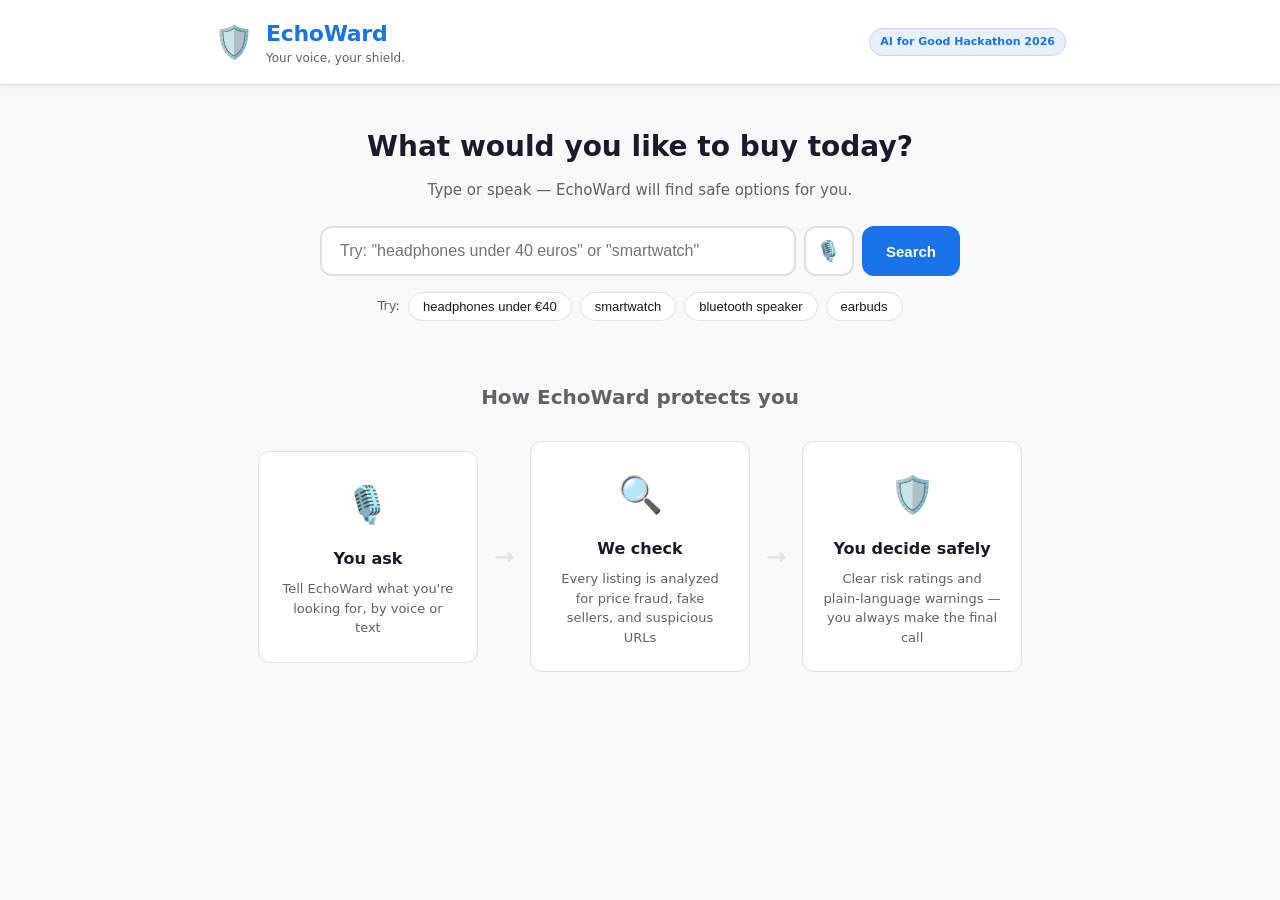
==== frontend/index.html @ 84d8dcc7 "Initial commit — EchoWard AI for Good Hackathon 2026" ====
<!DOCTYPE html>
<html lang="en">
<head>
  <meta charset="UTF-8" />
  <meta name="viewport" content="width=device-width, initial-scale=1.0" />
  <title>EchoWard — Your voice, your shield.</title>
  <link rel="stylesheet" href="style.css" />
</head>
<body>

  <!-- Header -->
  <header>
    <div class="header-inner">
      <div class="logo">
        <span class="logo-icon">🛡️</span>
        <div>
          <h1>EchoWard</h1>
          <p class="tagline">Your voice, your shield.</p>
        </div>
      </div>
      <div class="header-badge">AI for Good Hackathon 2026</div>
    </div>
  </header>

  <!-- Main -->
  <main>

    <!-- Search Section -->
    <section class="search-section">
      <h2>What would you like to buy today?</h2>
      <p class="search-hint">Type or speak — EchoWard will find safe options for you.</p>

      <div class="search-bar">
        <input
          type="text"
          id="searchInput"
          placeholder='Try: "headphones under 40 euros" or "smartwatch"'
          autocomplete="off"
        />
        <button id="voiceBtn" class="voice-btn" title="Speak">🎙️</button>
        <button id="searchBtn" class="search-btn">Search</button>
      </div>

      <!-- Voice status indicator -->
      <div id="voiceStatus" class="voice-status hidden">
        <span class="pulse-dot"></span>
        <span>Listening... speak now</span>
      </div>

      <!-- Quick suggestions -->
      <div class="suggestions">
        <span class="suggestion-label">Try:</span>
        <button class="chip" data-query="headphones under 40 euros">headphones under €40</button>
        <button class="chip" data-query="smartwatch">smartwatch</button>
        <button class="chip" data-query="bluetooth speaker">bluetooth speaker</button>
        <button class="chip" data-query="earbuds">earbuds</button>
      </div>
    </section>

    <!-- EchoWard Status Bar -->
    <div id="statusBar" class="status-bar hidden">
      <span class="status-icon">🔍</span>
      <span id="statusText">Searching and checking safety...</span>
    </div>

    <!-- Results Section -->
    <section id="resultsSection" class="results-section hidden">

      <!-- Recommendation Banner -->
      <div id="recommendationBanner" class="recommendation-banner hidden">
        <div class="rec-icon">✅</div>
        <div class="rec-text">
          <strong>EchoWard Recommends</strong>
          <span id="recommendedProduct"></span>
        </div>
      </div>

      <!-- Results Grid -->
      <div id="resultsGrid" class="results-grid"></div>

    </section>

    <!-- How It Works -->
    <section class="how-it-works">
      <h3>How EchoWard protects you</h3>
      <div class="steps">
        <div class="step">
          <div class="step-icon">🎙️</div>
          <h4>You ask</h4>
          <p>Tell EchoWard what you're looking for, by voice or text</p>
        </div>
        <div class="step-arrow">→</div>
        <div class="step">
          <div class="step-icon">🔍</div>
          <h4>We check</h4>
          <p>Every listing is analyzed for price fraud, fake sellers, and suspicious URLs</p>
        </div>
        <div class="step-arrow">→</div>
        <div class="step">
          <div class="step-icon">🛡️</div>
          <h4>You decide safely</h4>
          <p>Clear risk ratings and plain-language warnings — you always make the final call</p>
        </div>
      </div>
    </section>

  </main>

  <!-- Warning Modal -->
  <div id="warningModal" class="modal-overlay hidden">
    <div class="modal">
      <div class="modal-icon">⚠️</div>
      <h2 id="modalTitle">High Risk Detected</h2>
      <div id="modalRiskBadge" class="risk-badge risk-critical">CRITICAL RISK</div>
      <p id="modalProductName" class="modal-product-name"></p>
      <div id="modalReasons" class="modal-reasons"></div>
      <p class="modal-question">Do you still want to proceed with this purchase?</p>
      <div class="modal-actions">
        <button id="modalNo" class="btn-safe">No, go back to safe options</button>
        <button id="modalYes" class="btn-danger">Yes, proceed anyway</button>
      </div>
    </div>
  </div>

  <!-- Safe Proceed Toast -->
  <div id="safeToast" class="toast hidden">
    ✅ Great choice! Proceeding to checkout...
  </div>

  <script src="app.js"></script>
</body>
</html>
---- frontend/style.css ----
/* =============================================
   EchoWard — Demo UI Styles
   ============================================= */

:root {
  --primary: #1a73e8;
  --primary-dark: #1557b0;
  --success: #2e7d32;
  --success-light: #e8f5e9;
  --warning: #f57f17;
  --warning-light: #fff8e1;
  --danger: #c62828;
  --danger-light: #ffebee;
  --medium: #e65100;
  --medium-light: #fff3e0;
  --text: #1a1a2e;
  --text-secondary: #5f6368;
  --bg: #f8f9fa;
  --white: #ffffff;
  --border: #e0e0e0;
  --shadow: 0 2px 12px rgba(0,0,0,0.10);
  --shadow-lg: 0 8px 32px rgba(0,0,0,0.14);
  --radius: 12px;
  --radius-sm: 8px;
}

* {
  box-sizing: border-box;
  margin: 0;
  padding: 0;
}

body {
  font-family: 'Segoe UI', system-ui, -apple-system, sans-serif;
  background: var(--bg);
  color: var(--text);
  line-height: 1.6;
  min-height: 100vh;
}

/* =============================================
   Header
   ============================================= */

header {
  background: var(--white);
  border-bottom: 1px solid var(--border);
  padding: 16px 0;
  position: sticky;
  top: 0;
  z-index: 100;
  box-shadow: 0 1px 6px rgba(0,0,0,0.08);
}

.header-inner {
  max-width: 900px;
  margin: 0 auto;
  padding: 0 24px;
  display: flex;
  align-items: center;
  justify-content: space-between;
}

.logo {
  display: flex;
  align-items: center;
  gap: 12px;
}

.logo-icon {
  font-size: 32px;
}

.logo h1 {
  font-size: 22px;
  font-weight: 700;
  color: var(--primary);
  letter-spacing: -0.3px;
}

.tagline {
  font-size: 12px;
  color: var(--text-secondary);
  margin-top: -2px;
}

.header-badge {
  font-size: 11px;
  font-weight: 600;
  color: var(--primary);
  background: #e8f0fe;
  padding: 4px 10px;
  border-radius: 20px;
  border: 1px solid #c5d4f5;
}

/* =============================================
   Main Layout
   ============================================= */

main {
  max-width: 900px;
  margin: 0 auto;
  padding: 40px 24px 80px;
}

/* =============================================
   Search Section
   ============================================= */

.search-section {
  text-align: center;
  margin-bottom: 32px;
}

.search-section h2 {
  font-size: 28px;
  font-weight: 700;
  color: var(--text);
  margin-bottom: 8px;
}

.search-hint {
  color: var(--text-secondary);
  font-size: 15px;
  margin-bottom: 24px;
}

.search-bar {
  display: flex;
  gap: 8px;
  max-width: 640px;
  margin: 0 auto 16px;
}

.search-bar input {
  flex: 1;
  padding: 14px 18px;
  font-size: 16px;
  border: 2px solid var(--border);
  border-radius: var(--radius);
  outline: none;
  transition: border-color 0.2s;
  background: var(--white);
}

.search-bar input:focus {
  border-color: var(--primary);
}

.voice-btn {
  width: 50px;
  height: 50px;
  border: 2px solid var(--border);
  border-radius: var(--radius);
  background: var(--white);
  font-size: 20px;
  cursor: pointer;
  transition: all 0.2s;
  display: flex;
  align-items: center;
  justify-content: center;
  flex-shrink: 0;
}

.voice-btn:hover {
  border-color: var(--primary);
  background: #e8f0fe;
}

.voice-btn.listening {
  border-color: var(--danger);
  background: var(--danger-light);
  animation: pulse-border 1s infinite;
}

.search-btn {
  padding: 14px 24px;
  background: var(--primary);
  color: var(--white);
  border: none;
  border-radius: var(--radius);
  font-size: 15px;
  font-weight: 600;
  cursor: pointer;
  transition: background 0.2s;
  white-space: nowrap;
}

.search-btn:hover {
  background: var(--primary-dark);
}

/* Voice status */
.voice-status {
  display: flex;
  align-items: center;
  justify-content: center;
  gap: 8px;
  color: var(--danger);
  font-size: 14px;
  font-weight: 500;
  margin-bottom: 12px;
}

.pulse-dot {
  width: 10px;
  height: 10px;
  background: var(--danger);
  border-radius: 50%;
  animation: pulse 1s infinite;
}

/* Suggestions */
.suggestions {
  display: flex;
  align-items: center;
  justify-content: center;
  flex-wrap: wrap;
  gap: 8px;
  margin-top: 8px;
}

.suggestion-label {
  font-size: 13px;
  color: var(--text-secondary);
}

.chip {
  padding: 6px 14px;
  background: var(--white);
  border: 1px solid var(--border);
  border-radius: 20px;
  font-size: 13px;
  cursor: pointer;
  transition: all 0.2s;
  color: var(--text);
}

.chip:hover {
  border-color: var(--primary);
  color: var(--primary);
  background: #e8f0fe;
}

/* =============================================
   Status Bar
   ============================================= */

.status-bar {
  display: flex;
  align-items: center;
  gap: 10px;
  background: var(--white);
  border: 1px solid var(--border);
  border-radius: var(--radius);
  padding: 14px 20px;
  margin-bottom: 24px;
  font-size: 14px;
  color: var(--text-secondary);
}

.status-icon {
  font-size: 18px;
  animation: spin 1.5s linear infinite;
}

/* =============================================
   Recommendation Banner
   ============================================= */

.recommendation-banner {
  display: flex;
  align-items: center;
  gap: 14px;
  background: var(--success-light);
  border: 2px solid var(--success);
  border-radius: var(--radius);
  padding: 16px 20px;
  margin-bottom: 20px;
}

.rec-icon {
  font-size: 24px;
  flex-shrink: 0;
}

.rec-text {
  font-size: 15px;
}

.rec-text strong {
  color: var(--success);
  display: block;
  font-size: 12px;
  text-transform: uppercase;
  letter-spacing: 0.5px;
  margin-bottom: 2px;
}

/* =============================================
   Results Grid
   ============================================= */

.results-grid {
  display: grid;
  grid-template-columns: repeat(auto-fill, minmax(270px, 1fr));
  gap: 16px;
}

/* Product Card */
.product-card {
  background: var(--white);
  border: 2px solid var(--border);
  border-radius: var(--radius);
  overflow: hidden;
  transition: transform 0.2s, box-shadow 0.2s;
  position: relative;
  cursor: pointer;
}

.product-card:hover {
  transform: translateY(-2px);
  box-shadow: var(--shadow-lg);
}

.product-card.risk-low { border-color: var(--success); }
.product-card.risk-medium { border-color: var(--warning); }
.product-card.risk-high { border-color: var(--medium); }
.product-card.risk-critical { border-color: var(--danger); }

.product-card.risk-critical {
  opacity: 0.85;
}

.product-image {
  width: 100%;
  height: 180px;
  object-fit: cover;
  display: block;
  background: #f5f5f5;
}

.product-body {
  padding: 16px;
}

.product-name {
  font-size: 15px;
  font-weight: 600;
  margin-bottom: 6px;
  color: var(--text);
  line-height: 1.4;
}

.product-price {
  font-size: 22px;
  font-weight: 700;
  color: var(--text);
  margin-bottom: 4px;
}

.product-market-price {
  font-size: 12px;
  color: var(--text-secondary);
  margin-bottom: 12px;
}

.product-seller {
  font-size: 12px;
  color: var(--text-secondary);
  margin-bottom: 12px;
  display: flex;
  align-items: center;
  gap: 4px;
}

/* Risk Badge */
.risk-badge {
  display: inline-block;
  padding: 4px 10px;
  border-radius: 20px;
  font-size: 11px;
  font-weight: 700;
  text-transform: uppercase;
  letter-spacing: 0.5px;
  margin-bottom: 10px;
}

.risk-badge.risk-low {
  background: var(--success-light);
  color: var(--success);
}

.risk-badge.risk-medium {
  background: var(--warning-light);
  color: var(--warning);
}

.risk-badge.risk-high {
  background: var(--medium-light);
  color: var(--medium);
}

.risk-badge.risk-critical {
  background: var(--danger-light);
  color: var(--danger);
}

.risk-reasons {
  font-size: 12px;
  color: var(--text-secondary);
  margin-bottom: 14px;
  line-height: 1.5;
}

.risk-reason-item {
  display: flex;
  gap: 6px;
  margin-bottom: 4px;
}

.risk-reason-item::before {
  content: "⚠️";
  flex-shrink: 0;
}

.product-card.risk-low .risk-reason-item::before { content: "✅"; }

.card-action {
  width: 100%;
  padding: 10px;
  border: none;
  border-radius: var(--radius-sm);
  font-size: 14px;
  font-weight: 600;
  cursor: pointer;
  transition: background 0.2s;
}

.card-action.safe {
  background: var(--success);
  color: var(--white);
}

.card-action.safe:hover { background: #1b5e20; }

.card-action.risky {
  background: var(--danger-light);
  color: var(--danger);
  border: 1px solid var(--danger);
}

.card-action.risky:hover { background: #ffcdd2; }

/* Scam stamp overlay */
.scam-stamp {
  position: absolute;
  top: 12px;
  right: 12px;
  background: var(--danger);
  color: white;
  font-size: 10px;
  font-weight: 800;
  padding: 4px 8px;
  border-radius: 4px;
  text-transform: uppercase;
  letter-spacing: 1px;
  transform: rotate(3deg);
}

/* Recommended badge */
.recommended-stamp {
  position: absolute;
  top: 12px;
  left: 12px;
  background: var(--success);
  color: white;
  font-size: 10px;
  font-weight: 800;
  padding: 4px 8px;
  border-radius: 4px;
  text-transform: uppercase;
  letter-spacing: 0.5px;
}

/* =============================================
   How It Works
   ============================================= */

.how-it-works {
  margin-top: 60px;
  text-align: center;
}

.how-it-works h3 {
  font-size: 20px;
  font-weight: 700;
  margin-bottom: 28px;
  color: var(--text-secondary);
}

.steps {
  display: flex;
  align-items: center;
  justify-content: center;
  gap: 16px;
  flex-wrap: wrap;
}

.step {
  background: var(--white);
  border: 1px solid var(--border);
  border-radius: var(--radius);
  padding: 24px 20px;
  max-width: 220px;
  text-align: center;
}

.step-icon {
  font-size: 36px;
  margin-bottom: 12px;
}

.step h4 {
  font-size: 16px;
  font-weight: 700;
  margin-bottom: 8px;
}

.step p {
  font-size: 13px;
  color: var(--text-secondary);
  line-height: 1.5;
}

.step-arrow {
  font-size: 24px;
  color: var(--border);
  font-weight: 300;
}

/* =============================================
   Warning Modal
   ============================================= */

.modal-overlay {
  position: fixed;
  inset: 0;
  background: rgba(0,0,0,0.55);
  display: flex;
  align-items: center;
  justify-content: center;
  z-index: 1000;
  padding: 24px;
}

.modal {
  background: var(--white);
  border-radius: 16px;
  padding: 36px 32px;
  max-width: 480px;
  width: 100%;
  text-align: center;
  box-shadow: var(--shadow-lg);
  animation: slide-up 0.25s ease;
}

.modal-icon {
  font-size: 48px;
  margin-bottom: 12px;
}

.modal h2 {
  font-size: 22px;
  font-weight: 700;
  margin-bottom: 12px;
  color: var(--danger);
}

.modal-product-name {
  font-size: 15px;
  color: var(--text-secondary);
  margin: 12px 0;
}

.modal-reasons {
  background: var(--danger-light);
  border-radius: var(--radius-sm);
  padding: 16px;
  margin: 16px 0;
  text-align: left;
}

.modal-reason {
  font-size: 14px;
  color: var(--danger);
  display: flex;
  gap: 8px;
  margin-bottom: 8px;
  line-height: 1.5;
}

.modal-reason:last-child { margin-bottom: 0; }

.modal-question {
  font-size: 15px;
  font-weight: 600;
  margin: 20px 0 16px;
  color: var(--text);
}

.modal-actions {
  display: flex;
  gap: 10px;
  flex-direction: column;
}

.btn-safe {
  padding: 14px;
  background: var(--success);
  color: var(--white);
  border: none;
  border-radius: var(--radius);
  font-size: 15px;
  font-weight: 600;
  cursor: pointer;
  transition: background 0.2s;
}

.btn-safe:hover { background: #1b5e20; }

.btn-danger {
  padding: 12px;
  background: transparent;
  color: var(--danger);
  border: 1px solid var(--danger);
  border-radius: var(--radius);
  font-size: 14px;
  cursor: pointer;
  transition: background 0.2s;
}

.btn-danger:hover { background: var(--danger-light); }

/* =============================================
   Toast
   ============================================= */

.toast {
  position: fixed;
  bottom: 32px;
  left: 50%;
  transform: translateX(-50%);
  background: var(--success);
  color: var(--white);
  padding: 14px 28px;
  border-radius: 40px;
  font-size: 15px;
  font-weight: 600;
  box-shadow: var(--shadow-lg);
  z-index: 2000;
  animation: slide-up 0.3s ease;
}

/* =============================================
   Utilities
   ============================================= */

.hidden { display: none !important; }

/* =============================================
   Animations
   ============================================= */

@keyframes pulse {
  0%, 100% { opacity: 1; transform: scale(1); }
  50% { opacity: 0.5; transform: scale(1.3); }
}

@keyframes pulse-border {
  0%, 100% { box-shadow: 0 0 0 0 rgba(198, 40, 40, 0.3); }
  50% { box-shadow: 0 0 0 6px rgba(198, 40, 40, 0); }
}

@keyframes spin {
  from { transform: rotate(0deg); }
  to { transform: rotate(360deg); }
}

@keyframes slide-up {
  from { opacity: 0; transform: translateY(20px); }
  to { opacity: 1; transform: translateY(0); }
}

/* =============================================
   Responsive
   ============================================= */

@media (max-width: 600px) {
  .search-section h2 { font-size: 22px; }
  .search-bar { flex-wrap: wrap; }
  .search-bar input { width: 100%; }
  .steps { flex-direction: column; }
  .step-arrow { transform: rotate(90deg); }
  .results-grid { grid-template-columns: 1fr; }
}
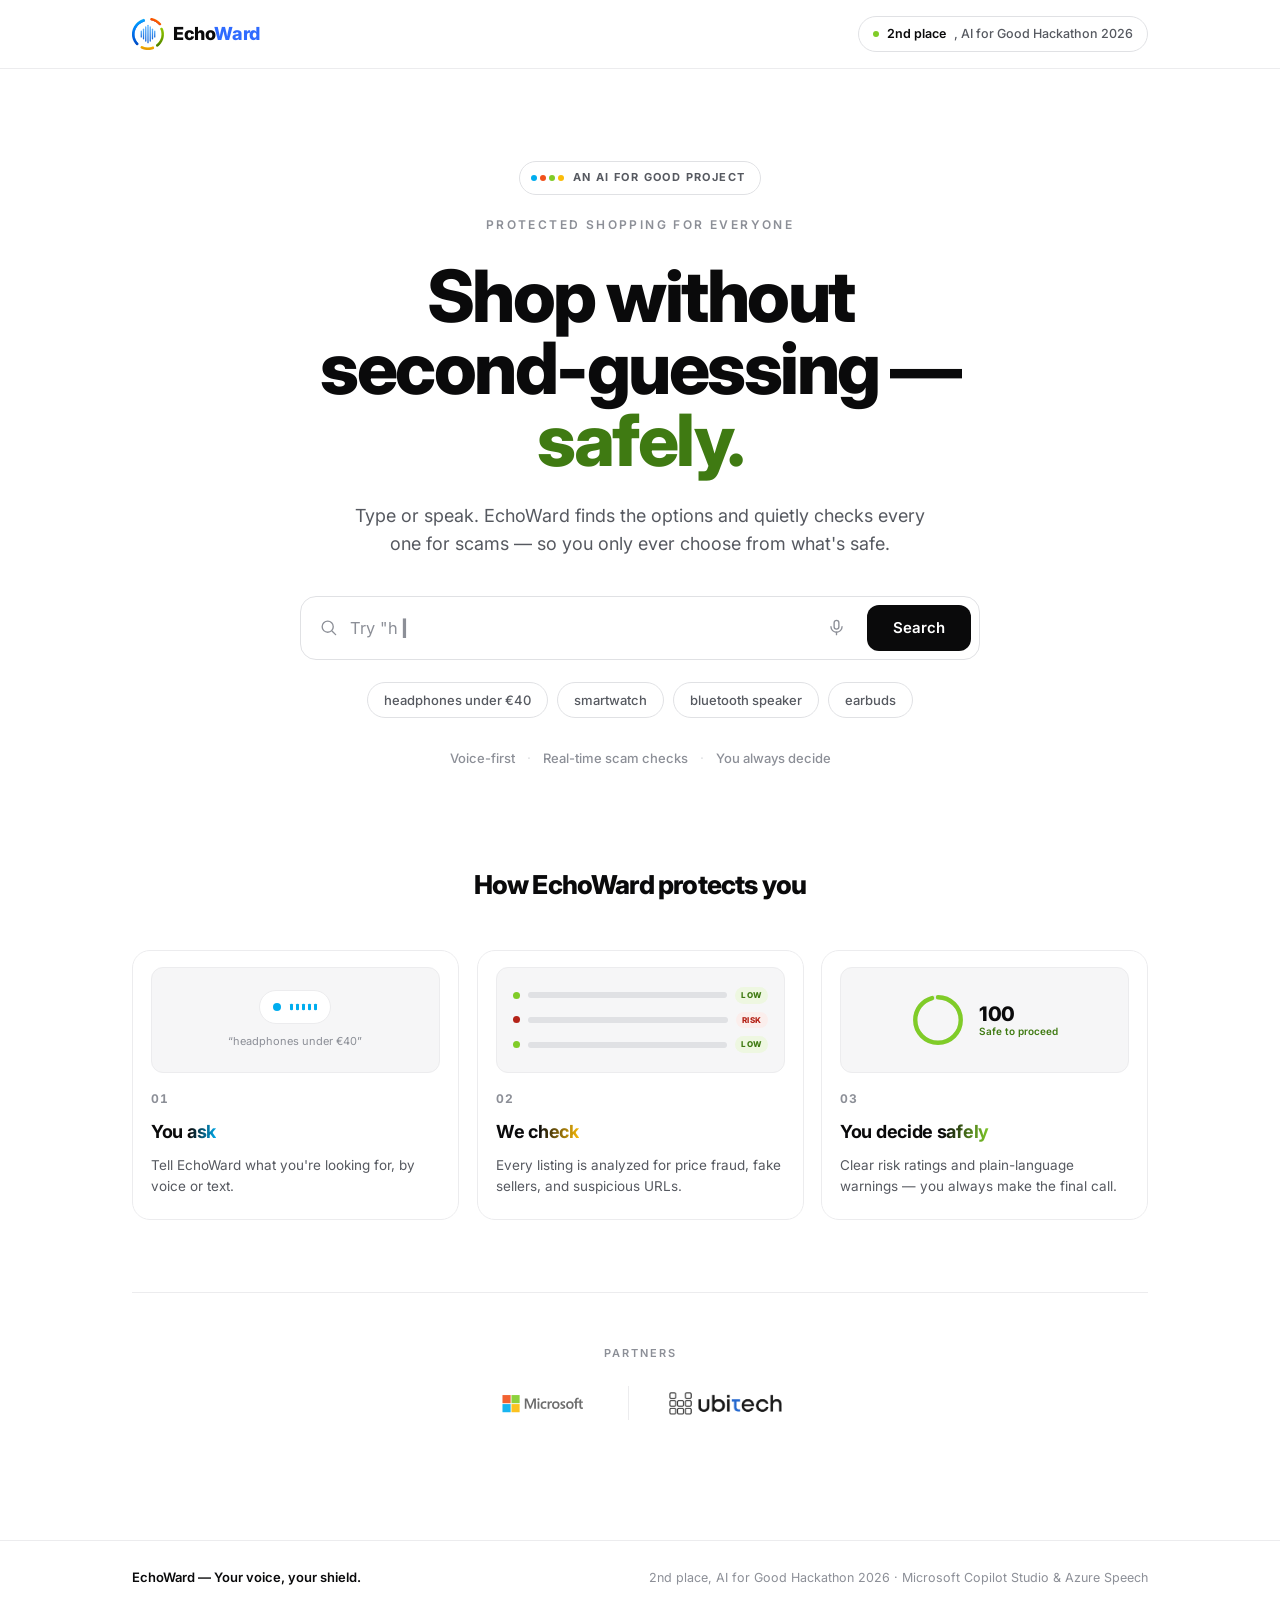
==== commit 5bbd66ff: "feat(frontend): editorial redesign with EchoWard logo, brand-colour keywords, and cinematic step car" ====
--- a/frontend/index.html
+++ b/frontend/index.html
@@ -4,112 +4,201 @@
   <meta charset="UTF-8" />
   <meta name="viewport" content="width=device-width, initial-scale=1.0" />
   <title>EchoWard — Your voice, your shield.</title>
+  <meta name="description" content="EchoWard — a voice-first AI agent that protects vulnerable shoppers from online scams in real time." />
+  <meta name="theme-color" content="#ffffff" />
+  <link rel="preconnect" href="https://fonts.googleapis.com" />
+  <link rel="preconnect" href="https://fonts.gstatic.com" crossorigin />
+  <link href="https://fonts.googleapis.com/css2?family=Inter:wght@400;500;600;700;800;900&display=swap" rel="stylesheet" />
   <link rel="stylesheet" href="style.css" />
 </head>
 <body>
 
+  <!-- Scroll progress -->
+  <div class="scroll-progress" aria-hidden="true"></div>
+
   <!-- Header -->
   <header>
     <div class="header-inner">
-      <div class="logo">
-        <span class="logo-icon">🛡️</span>
-        <div>
-          <h1>EchoWard</h1>
-          <p class="tagline">Your voice, your shield.</p>
-        </div>
-      </div>
-      <div class="header-badge">AI for Good Hackathon 2026</div>
+      <a class="logo" href="#top" aria-label="EchoWard home">
+        <span class="logo-mark" aria-hidden="true">
+          <img class="lm-ring" src="assets/echoward-ring.png" alt="" />
+          <svg class="lm-wave" viewBox="0 0 100 100" xmlns="http://www.w3.org/2000/svg">
+            <defs>
+              <linearGradient id="lmWave" x1="0" y1="0" x2="0" y2="1">
+                <stop offset="0" stop-color="#5db4ff" />
+                <stop offset="1" stop-color="#1565d8" />
+              </linearGradient>
+            </defs>
+            <g fill="url(#lmWave)">
+              <rect x="27" y="39" width="4" height="22" rx="2" style="animation-duration:.95s;animation-delay:-.05s" />
+              <rect x="34" y="33" width="4" height="34" rx="2" style="animation-duration:1.25s;animation-delay:-.5s" />
+              <rect x="41" y="26" width="4" height="48" rx="2" style="animation-duration:.85s;animation-delay:-.2s" />
+              <rect x="48" y="21" width="4" height="58" rx="2" style="animation-duration:1.15s;animation-delay:-.8s" />
+              <rect x="55" y="26" width="4" height="48" rx="2" style="animation-duration:.95s;animation-delay:-.35s" />
+              <rect x="62" y="33" width="4" height="34" rx="2" style="animation-duration:1.3s;animation-delay:-.15s" />
+              <rect x="69" y="39" width="4" height="22" rx="2" style="animation-duration:.9s;animation-delay:-.6s" />
+            </g>
+          </svg>
+        </span>
+        <span class="wordmark">Echo<span class="wm-accent">Ward</span></span>
+      </a>
+      <div class="header-badge">
+        <span class="badge-dot" aria-hidden="true"></span>
+        <span class="badge-rank">2nd place</span><span class="badge-rest">, AI for Good Hackathon 2026</span>
+      </div>
     </div>
   </header>
 
   <!-- Main -->
-  <main>
-
-    <!-- Search Section -->
+  <main id="top">
+
+    <!-- Hero -->
     <section class="search-section">
-      <h2>What would you like to buy today?</h2>
-      <p class="search-hint">Type or speak — EchoWard will find safe options for you.</p>
+      <div class="hero-tag">
+        <span class="aifg">
+          <span class="aifg-dots" aria-hidden="true"><i></i><i></i><i></i><i></i></span>
+          An AI for Good project
+        </span>
+      </div>
+      <span class="eyebrow">Protected shopping for everyone</span>
+      <h1 class="hero-title">Shop without<br />second-guessing —<br /><span class="accent-text">safely.</span></h1>
+      <p class="search-hint">Type or speak. EchoWard finds the options and quietly checks every one for scams — so you only ever choose from what's safe.</p>
 
       <div class="search-bar">
+        <span class="search-glyph" aria-hidden="true">
+          <svg viewBox="0 0 24 24" width="19" height="19" fill="none" stroke="currentColor" stroke-width="1.7" stroke-linecap="round" stroke-linejoin="round"><circle cx="11" cy="11" r="7" /><path d="m21 21-4.3-4.3" /></svg>
+        </span>
         <input
           type="text"
           id="searchInput"
-          placeholder='Try: "headphones under 40 euros" or "smartwatch"'
+          placeholder="Try &quot;headphones under 40 euros&quot; or &quot;smartwatch&quot;"
           autocomplete="off"
         />
-        <button id="voiceBtn" class="voice-btn" title="Speak">🎙️</button>
+        <button id="voiceBtn" class="voice-btn" title="Speak" aria-label="Search by voice">
+          <svg viewBox="0 0 24 24" width="19" height="19" fill="none" stroke="currentColor" stroke-width="1.7" stroke-linecap="round" stroke-linejoin="round"><rect x="9" y="3" width="6" height="11" rx="3" /><path d="M5 11a7 7 0 0 0 14 0" /><path d="M12 18v3" /></svg>
+        </button>
         <button id="searchBtn" class="search-btn">Search</button>
       </div>
 
       <!-- Voice status indicator -->
       <div id="voiceStatus" class="voice-status hidden">
         <span class="pulse-dot"></span>
-        <span>Listening... speak now</span>
+        <span>Listening… speak now</span>
       </div>
 
       <!-- Quick suggestions -->
       <div class="suggestions">
-        <span class="suggestion-label">Try:</span>
         <button class="chip" data-query="headphones under 40 euros">headphones under €40</button>
         <button class="chip" data-query="smartwatch">smartwatch</button>
         <button class="chip" data-query="bluetooth speaker">bluetooth speaker</button>
         <button class="chip" data-query="earbuds">earbuds</button>
       </div>
-    </section>
-
-    <!-- EchoWard Status Bar -->
+
+      <!-- Trust line -->
+      <p class="trust-row">
+        <span>Voice-first</span><span class="sep" aria-hidden="true">·</span>
+        <span>Real-time scam checks</span><span class="sep" aria-hidden="true">·</span>
+        <span>You always decide</span>
+      </p>
+    </section>
+
+    <!-- Status Bar -->
     <div id="statusBar" class="status-bar hidden">
-      <span class="status-icon">🔍</span>
-      <span id="statusText">Searching and checking safety...</span>
-    </div>
-
-    <!-- Results Section -->
+      <span class="status-spinner" aria-hidden="true"></span>
+      <span id="statusText">Searching and checking safety…</span>
+      <span class="scan-track" aria-hidden="true"></span>
+    </div>
+
+    <!-- Results -->
     <section id="resultsSection" class="results-section hidden">
-
-      <!-- Recommendation Banner -->
       <div id="recommendationBanner" class="recommendation-banner hidden">
-        <div class="rec-icon">✅</div>
+        <span class="rec-rule" aria-hidden="true"></span>
         <div class="rec-text">
-          <strong>EchoWard Recommends</strong>
+          <strong>EchoWard's pick</strong>
           <span id="recommendedProduct"></span>
         </div>
       </div>
-
-      <!-- Results Grid -->
       <div id="resultsGrid" class="results-grid"></div>
-
     </section>
 
     <!-- How It Works -->
     <section class="how-it-works">
-      <h3>How EchoWard protects you</h3>
+      <h2 class="section-title" data-reveal>How EchoWard protects you</h2>
       <div class="steps">
-        <div class="step">
-          <div class="step-icon">🎙️</div>
-          <h4>You ask</h4>
-          <p>Tell EchoWard what you're looking for, by voice or text</p>
-        </div>
-        <div class="step-arrow">→</div>
-        <div class="step">
-          <div class="step-icon">🔍</div>
-          <h4>We check</h4>
-          <p>Every listing is analyzed for price fraud, fake sellers, and suspicious URLs</p>
-        </div>
-        <div class="step-arrow">→</div>
-        <div class="step">
-          <div class="step-icon">🛡️</div>
-          <h4>You decide safely</h4>
-          <p>Clear risk ratings and plain-language warnings — you always make the final call</p>
-        </div>
+
+        <article class="step" data-reveal>
+          <div class="step-screen" aria-hidden="true">
+            <div class="scr scr-ask">
+              <div class="ask-pill">
+                <span class="ask-mic"></span>
+                <span class="ask-eq"><i></i><i></i><i></i><i></i><i></i></span>
+              </div>
+              <span class="ask-cap">“headphones under €40”</span>
+            </div>
+          </div>
+          <span class="step-num">01</span>
+          <h3>You <span class="mark blue">ask</span></h3>
+          <p>Tell EchoWard what you're looking for, by voice or text.</p>
+        </article>
+
+        <article class="step" data-reveal style="transition-delay:.08s">
+          <div class="step-screen" aria-hidden="true">
+            <div class="scr scr-check">
+              <div class="chk-row"><span class="chk-ic"></span><span class="chk-name"></span><span class="chk-tag low">LOW</span></div>
+              <div class="chk-row"><span class="chk-ic"></span><span class="chk-name"></span><span class="chk-tag crit">RISK</span></div>
+              <div class="chk-row"><span class="chk-ic"></span><span class="chk-name"></span><span class="chk-tag low">LOW</span></div>
+              <span class="chk-beam"></span>
+            </div>
+          </div>
+          <span class="step-num">02</span>
+          <h3>We <span class="mark yellow">check</span></h3>
+          <p>Every listing is analyzed for price fraud, fake sellers, and suspicious URLs.</p>
+        </article>
+
+        <article class="step" data-reveal style="transition-delay:.16s">
+          <div class="step-screen" aria-hidden="true">
+            <div class="scr scr-decide">
+              <svg class="dec-ring" viewBox="0 0 64 64" xmlns="http://www.w3.org/2000/svg">
+                <circle class="dr-track" cx="32" cy="32" r="26" />
+                <circle class="dr-fill" cx="32" cy="32" r="26" />
+              </svg>
+              <div class="dec-meta"><strong>100</strong><span>Safe to proceed</span></div>
+            </div>
+          </div>
+          <span class="step-num">03</span>
+          <h3>You decide <span class="mark green">safely</span></h3>
+          <p>Clear risk ratings and plain-language warnings — you always make the final call.</p>
+        </article>
+
+      </div>
+    </section>
+
+    <!-- Partners -->
+    <section class="partners">
+      <span class="partner-cap" data-reveal>Partners</span>
+      <div class="partner-row" data-reveal style="transition-delay:.06s">
+        <img class="partner-logo ms" src="assets/microsoft-logo.svg" alt="Microsoft" width="99" height="33" />
+        <span class="partner-divider" aria-hidden="true"></span>
+        <img class="partner-logo ubi" src="assets/ubitech-logo.png" alt="Ubitech" />
       </div>
     </section>
 
   </main>
+
+  <!-- Footer -->
+  <footer class="site-footer">
+    <div class="footer-inner">
+      <span class="footer-brand">EchoWard — Your voice, your shield.</span>
+      <span class="footer-meta">2nd place, AI for Good Hackathon 2026 · Microsoft Copilot Studio &amp; Azure Speech</span>
+    </div>
+  </footer>
 
   <!-- Warning Modal -->
   <div id="warningModal" class="modal-overlay hidden">
     <div class="modal">
-      <div class="modal-icon">⚠️</div>
+      <span class="modal-mark" aria-hidden="true">
+        <svg viewBox="0 0 24 24" width="26" height="26" fill="none" stroke="currentColor" stroke-width="1.7" stroke-linecap="round" stroke-linejoin="round"><path d="M10.3 4 2 18.5A2 2 0 0 0 3.7 21.5h16.6a2 2 0 0 0 1.7-3L13.7 4a2 2 0 0 0-3.4 0Z" /><path d="M12 9.5v4.2" /><path d="M12 17.3h.01" /></svg>
+      </span>
       <h2 id="modalTitle">High Risk Detected</h2>
       <div id="modalRiskBadge" class="risk-badge risk-critical">CRITICAL RISK</div>
       <p id="modalProductName" class="modal-product-name"></p>
@@ -123,10 +212,58 @@
   </div>
 
   <!-- Safe Proceed Toast -->
-  <div id="safeToast" class="toast hidden">
-    ✅ Great choice! Proceeding to checkout...
-  </div>
+  <div id="safeToast" class="toast hidden">Great choice — proceeding to checkout…</div>
 
   <script src="app.js"></script>
+
+  <!-- Progressive enhancement: scroll reveal.
+       Modern browsers use CSS scroll-driven animation (scrubbed by scroll);
+       this JS is only a fallback for browsers without animation-timeline. -->
+  <script>
+    (function () {
+      var supportsView = window.CSS && CSS.supports && CSS.supports('animation-timeline', 'view()');
+      if (supportsView) return;
+      var els = document.querySelectorAll('[data-reveal]');
+      if ('IntersectionObserver' in window && els.length) {
+        document.body.classList.add('reveal-ready');
+        var io = new IntersectionObserver(function (entries) {
+          entries.forEach(function (e) {
+            if (e.isIntersecting) { e.target.classList.add('is-in'); io.unobserve(e.target); }
+          });
+        }, { threshold: 0.1, rootMargin: '0px 0px -40px 0px' });
+        els.forEach(function (el) { io.observe(el); });
+      }
+    })();
+  </script>
+
+  <!-- Animated placeholder in the search field -->
+  <script>
+    (function () {
+      var input = document.getElementById('searchInput');
+      if (!input) return;
+      if (window.matchMedia && window.matchMedia('(prefers-reduced-motion: reduce)').matches) return;
+      var DEFAULT = input.getAttribute('placeholder') || '';
+      var phrases = ['"headphones under 40 euros"', '"a smartwatch"', '"wireless earbuds"', '"a bluetooth speaker"', '"a gift under 50 euros"'];
+      var pi = 0, ci = 0, deleting = false;
+      var caret = ' ▎';
+      function idle() { return document.activeElement === input || input.value.length > 0; }
+      function tick() {
+        if (idle()) { input.placeholder = DEFAULT; setTimeout(tick, 600); return; }
+        var p = phrases[pi];
+        if (!deleting) {
+          ci++;
+          input.placeholder = 'Try ' + p.slice(0, ci) + caret;
+          if (ci >= p.length) { deleting = true; return setTimeout(tick, 1600); }
+          setTimeout(tick, 70 + Math.random() * 45);
+        } else {
+          ci--;
+          input.placeholder = 'Try ' + p.slice(0, Math.max(0, ci)) + caret;
+          if (ci <= 0) { deleting = false; pi = (pi + 1) % phrases.length; return setTimeout(tick, 380); }
+          setTimeout(tick, 38);
+        }
+      }
+      setTimeout(tick, 1300);
+    })();
+  </script>
 </body>
 </html>
--- a/frontend/style.css
+++ b/frontend/style.css
@@ -1,707 +1,675 @@
 /* =============================================
-   EchoWard — Demo UI Styles
+   EchoWard — Editorial / minimal
    ============================================= */
 
 :root {
-  --primary: #1a73e8;
-  --primary-dark: #1557b0;
-  --success: #2e7d32;
-  --success-light: #e8f5e9;
-  --warning: #f57f17;
-  --warning-light: #fff8e1;
-  --danger: #c62828;
-  --danger-light: #ffebee;
-  --medium: #e65100;
-  --medium-light: #fff3e0;
-  --text: #1a1a2e;
-  --text-secondary: #5f6368;
-  --bg: #f8f9fa;
-  --white: #ffffff;
-  --border: #e0e0e0;
-  --shadow: 0 2px 12px rgba(0,0,0,0.10);
-  --shadow-lg: 0 8px 32px rgba(0,0,0,0.14);
-  --radius: 12px;
-  --radius-sm: 8px;
-}
-
-* {
-  box-sizing: border-box;
-  margin: 0;
-  padding: 0;
-}
+  /* Ink + paper */
+  --ink: #0a0a0b;
+  --ink-2: #565960;
+  --ink-3: #8c8f97;
+  --paper: #ffffff;
+  --paper-2: #f6f6f7;
+  --line: #ececee;
+  --line-2: #e0e1e4;
+
+  /* Accent — Microsoft-green family (bright lime + readable deep tone) */
+  --accent: #80cc28;
+  --accent-strong: #3f7a12;
+  --accent-soft: #eef7e1;
+  /* Microsoft logo palette — for keyword highlights */
+  --ms-blue: #00adef;
+  --ms-green: #80cc28;
+  --ms-yellow: #fbbc09;
+  --ms-red: #f1511b;
+  --amber: #8a6200;
+  --amber-soft: #f7f1e1;
+  --orange: #9a4513;
+  --orange-soft: #f7ede5;
+  --red: #b42318;
+  --red-soft: #fbeeec;
+
+  --ease: cubic-bezier(0.22, 1, 0.36, 1);
+  --radius-lg: 20px;
+  --radius: 14px;
+  --radius-sm: 11px;
+
+  --m-check: url("data:image/svg+xml,%3Csvg xmlns='http://www.w3.org/2000/svg' viewBox='0 0 24 24' fill='none' stroke='%23000' stroke-width='2.4' stroke-linecap='round' stroke-linejoin='round'%3E%3Cpath d='M20 6 9 17l-5-5'/%3E%3C/svg%3E");
+  --m-alert: url("data:image/svg+xml,%3Csvg xmlns='http://www.w3.org/2000/svg' viewBox='0 0 24 24' fill='none' stroke='%23000' stroke-width='2.2' stroke-linecap='round' stroke-linejoin='round'%3E%3Cpath d='M10.3 4 2 18.5A2 2 0 0 0 3.7 21.5h16.6a2 2 0 0 0 1.7-3L13.7 4a2 2 0 0 0-3.4 0Z'/%3E%3Cpath d='M12 9.5v4.2'/%3E%3Cpath d='M12 17.3h.01'/%3E%3C/svg%3E");
+}
+
+* { box-sizing: border-box; margin: 0; padding: 0; }
+html { scroll-behavior: smooth; }
 
 body {
-  font-family: 'Segoe UI', system-ui, -apple-system, sans-serif;
-  background: var(--bg);
-  color: var(--text);
+  font-family: 'Inter', 'SF Pro Display', system-ui, -apple-system, 'Segoe UI', sans-serif;
+  background: var(--paper);
+  color: var(--ink);
   line-height: 1.6;
   min-height: 100vh;
-}
+  overflow-x: hidden;
+  -webkit-font-smoothing: antialiased;
+  text-rendering: optimizeLegibility;
+}
+
+::selection { background: rgba(124, 198, 42, 0.22); }
+.ic { display: block; flex: 0 0 auto; }
+.accent-text { color: var(--accent-strong); }
+.mark {
+  white-space: nowrap;
+  font-weight: inherit;
+  -webkit-background-clip: text;
+  background-clip: text;
+  -webkit-text-fill-color: transparent;
+  color: transparent;
+}
+.mark.blue { background-image: linear-gradient(95deg, var(--ink) 12%, var(--ms-blue)); }
+.mark.green { background-image: linear-gradient(95deg, var(--ink) 12%, var(--ms-green)); }
+.mark.yellow { background-image: linear-gradient(95deg, var(--ink) 22%, var(--ms-yellow)); }
 
 /* =============================================
    Header
    ============================================= */
 
 header {
-  background: var(--white);
-  border-bottom: 1px solid var(--border);
-  padding: 16px 0;
   position: sticky;
   top: 0;
   z-index: 100;
-  box-shadow: 0 1px 6px rgba(0,0,0,0.08);
+  background: rgba(255, 255, 255, 0.82);
+  backdrop-filter: saturate(180%) blur(16px);
+  -webkit-backdrop-filter: saturate(180%) blur(16px);
+  border-bottom: 1px solid var(--line);
 }
 
 .header-inner {
-  max-width: 900px;
+  max-width: 1080px;
   margin: 0 auto;
-  padding: 0 24px;
+  padding: 16px 32px;
   display: flex;
   align-items: center;
   justify-content: space-between;
-}
-
-.logo {
+  gap: 16px;
+}
+
+.logo { display: flex; align-items: center; gap: 9px; text-decoration: none; color: var(--ink); }
+.logo-mark { position: relative; width: 32px; height: 32px; flex: 0 0 auto; display: block; }
+.lm-ring { position: absolute; inset: 0; width: 100%; height: 100%; object-fit: contain; }
+.lm-wave { position: absolute; inset: 0; width: 100%; height: 100%; }
+.lm-wave rect { transform-box: fill-box; transform-origin: 50% 50%; animation-name: eq; animation-timing-function: ease-in-out; animation-iteration-count: infinite; }
+@keyframes eq { 0%, 100% { transform: scaleY(0.32); } 50% { transform: scaleY(1); } }
+@media (prefers-reduced-motion: reduce) { .lm-wave rect { animation: none; transform: scaleY(0.7); } }
+
+.wordmark { font-size: 18px; font-weight: 800; letter-spacing: -0.4px; color: var(--ink); }
+.wm-accent { color: #2f6bff; }
+
+.header-badge {
+  display: inline-flex;
+  align-items: center;
+  gap: 8px;
+  font-size: 12.5px;
+  font-weight: 500;
+  color: var(--ink-2);
+  border: 1px solid var(--line-2);
+  padding: 7px 14px;
+  border-radius: 999px;
+  white-space: nowrap;
+}
+.badge-dot { width: 6px; height: 6px; border-radius: 50%; background: var(--accent); flex: 0 0 auto; }
+.badge-rank { color: var(--ink); font-weight: 600; }
+
+/* =============================================
+   Layout
+   ============================================= */
+
+main { max-width: 1080px; margin: 0 auto; padding: 92px 32px 80px; }
+
+/* =============================================
+   Hero
+   ============================================= */
+
+.search-section { text-align: center; margin-bottom: 52px; }
+
+.hero-tag { margin-bottom: 16px; }
+.aifg {
+  display: inline-flex;
+  align-items: center;
+  gap: 9px;
+  font-size: 11px;
+  font-weight: 700;
+  letter-spacing: 1.4px;
+  text-transform: uppercase;
+  color: var(--ink-2);
+  border: 1px solid var(--line-2);
+  padding: 7px 15px 7px 11px;
+  border-radius: 999px;
+}
+.aifg-dots { display: inline-flex; gap: 3px; }
+.aifg-dots i { width: 6px; height: 6px; border-radius: 50%; display: block; animation: dotpulse 2.4s ease-in-out infinite; }
+.aifg-dots i:nth-child(1) { background: var(--ms-blue); animation-delay: 0s; }
+.aifg-dots i:nth-child(2) { background: var(--ms-red); animation-delay: 0.25s; }
+.aifg-dots i:nth-child(3) { background: var(--ms-green); animation-delay: 0.5s; }
+.aifg-dots i:nth-child(4) { background: var(--ms-yellow); animation-delay: 0.75s; }
+@keyframes dotpulse { 0%, 100% { transform: scale(1); opacity: 0.8; } 50% { transform: scale(1.4); opacity: 1; } }
+
+.eyebrow {
+  display: inline-block;
+  font-size: 12px;
+  font-weight: 600;
+  letter-spacing: 2.4px;
+  text-transform: uppercase;
+  color: var(--ink-3);
+  margin-bottom: 26px;
+}
+
+.hero-title {
+  font-size: clamp(40px, 6.4vw, 72px);
+  font-weight: 800;
+  letter-spacing: -2.5px;
+  line-height: 1.0;
+  color: var(--ink);
+  margin-bottom: 26px;
+}
+
+.search-hint {
+  color: var(--ink-2);
+  font-size: 18px;
+  max-width: 600px;
+  margin: 0 auto 38px;
+  line-height: 1.55;
+}
+
+.search-bar {
   display: flex;
   align-items: center;
-  gap: 12px;
-}
-
-.logo-icon {
-  font-size: 32px;
-}
-
-.logo h1 {
-  font-size: 22px;
-  font-weight: 700;
-  color: var(--primary);
-  letter-spacing: -0.3px;
-}
-
-.tagline {
-  font-size: 12px;
-  color: var(--text-secondary);
-  margin-top: -2px;
-}
-
-.header-badge {
-  font-size: 11px;
-  font-weight: 600;
-  color: var(--primary);
-  background: #e8f0fe;
-  padding: 4px 10px;
-  border-radius: 20px;
-  border: 1px solid #c5d4f5;
-}
-
-/* =============================================
-   Main Layout
-   ============================================= */
-
-main {
-  max-width: 900px;
-  margin: 0 auto;
-  padding: 40px 24px 80px;
-}
-
-/* =============================================
-   Search Section
-   ============================================= */
-
-.search-section {
-  text-align: center;
-  margin-bottom: 32px;
-}
-
-.search-section h2 {
-  font-size: 28px;
-  font-weight: 700;
-  color: var(--text);
-  margin-bottom: 8px;
-}
-
-.search-hint {
-  color: var(--text-secondary);
-  font-size: 15px;
-  margin-bottom: 24px;
-}
-
-.search-bar {
-  display: flex;
   gap: 8px;
-  max-width: 640px;
-  margin: 0 auto 16px;
-}
+  max-width: 680px;
+  margin: 0 auto 22px;
+  background: var(--paper);
+  padding: 8px 8px 8px 18px;
+  border: 1px solid var(--line-2);
+  border-radius: 16px;
+  transition: border-color 0.25s var(--ease), box-shadow 0.25s var(--ease);
+}
+.search-bar:focus-within { border-color: var(--ink); box-shadow: 0 1px 0 var(--ink); }
+.search-glyph { color: var(--ink-3); display: flex; flex: 0 0 auto; }
 
 .search-bar input {
   flex: 1;
-  padding: 14px 18px;
-  font-size: 16px;
-  border: 2px solid var(--border);
-  border-radius: var(--radius);
+  padding: 13px 4px;
+  font-size: 16.5px;
+  font-family: inherit;
+  border: none;
   outline: none;
-  transition: border-color 0.2s;
-  background: var(--white);
-}
-
-.search-bar input:focus {
-  border-color: var(--primary);
-}
+  background: transparent;
+  color: var(--ink);
+}
+.search-bar input::placeholder { color: var(--ink-3); }
 
 .voice-btn {
-  width: 50px;
-  height: 50px;
-  border: 2px solid var(--border);
-  border-radius: var(--radius);
-  background: var(--white);
-  font-size: 20px;
+  width: 46px; height: 46px;
+  border: none;
+  border-radius: 50%;
+  background: transparent;
+  color: var(--ink-3);
   cursor: pointer;
-  transition: all 0.2s;
-  display: flex;
-  align-items: center;
-  justify-content: center;
+  display: flex; align-items: center; justify-content: center;
   flex-shrink: 0;
-}
-
-.voice-btn:hover {
-  border-color: var(--primary);
-  background: #e8f0fe;
-}
-
-.voice-btn.listening {
-  border-color: var(--danger);
-  background: var(--danger-light);
-  animation: pulse-border 1s infinite;
-}
+  transition: color 0.2s var(--ease), background 0.2s var(--ease);
+}
+.voice-btn:hover { color: var(--ink); background: var(--paper-2); }
+.voice-btn.listening { color: var(--red); background: var(--red-soft); animation: pulse-border 1s infinite; }
 
 .search-btn {
-  padding: 14px 24px;
-  background: var(--primary);
-  color: var(--white);
+  height: 46px;
+  padding: 0 26px;
+  background: var(--ink);
+  color: #fff;
   border: none;
-  border-radius: var(--radius);
+  border-radius: 12px;
   font-size: 15px;
   font-weight: 600;
+  font-family: inherit;
   cursor: pointer;
-  transition: background 0.2s;
   white-space: nowrap;
-}
-
-.search-btn:hover {
-  background: var(--primary-dark);
-}
-
-/* Voice status */
+  transition: transform 0.2s var(--ease), background 0.2s var(--ease);
+}
+.search-btn:hover { background: #222; transform: translateY(-1px); }
+.search-btn:active { transform: translateY(0); }
+
 .voice-status {
-  display: flex;
-  align-items: center;
-  justify-content: center;
-  gap: 8px;
-  color: var(--danger);
-  font-size: 14px;
-  font-weight: 500;
+  display: inline-flex; align-items: center; gap: 9px;
+  color: var(--red);
+  font-size: 14px; font-weight: 500;
   margin-bottom: 12px;
 }
-
-.pulse-dot {
-  width: 10px;
-  height: 10px;
-  background: var(--danger);
-  border-radius: 50%;
-  animation: pulse 1s infinite;
-}
-
-/* Suggestions */
-.suggestions {
-  display: flex;
-  align-items: center;
-  justify-content: center;
-  flex-wrap: wrap;
-  gap: 8px;
-  margin-top: 8px;
-}
-
-.suggestion-label {
-  font-size: 13px;
-  color: var(--text-secondary);
-}
-
+.pulse-dot { width: 9px; height: 9px; background: var(--red); border-radius: 50%; animation: pulse 1s infinite; }
+
+.suggestions { display: flex; align-items: center; justify-content: center; flex-wrap: wrap; gap: 9px; margin-top: 4px; }
 .chip {
-  padding: 6px 14px;
-  background: var(--white);
-  border: 1px solid var(--border);
-  border-radius: 20px;
-  font-size: 13px;
+  padding: 9px 16px;
+  background: var(--paper);
+  border: 1px solid var(--line-2);
+  border-radius: 999px;
+  font-size: 13px; font-weight: 500; font-family: inherit;
+  color: var(--ink-2);
   cursor: pointer;
-  transition: all 0.2s;
-  color: var(--text);
-}
-
-.chip:hover {
-  border-color: var(--primary);
-  color: var(--primary);
-  background: #e8f0fe;
-}
-
-/* =============================================
-   Status Bar
+  transition: all 0.2s var(--ease);
+}
+.chip:hover { border-color: var(--ink); color: var(--ink); transform: translateY(-1px); }
+
+.trust-row {
+  display: flex; align-items: center; justify-content: center; flex-wrap: wrap;
+  gap: 12px;
+  margin-top: 30px;
+  font-size: 13px; font-weight: 500;
+  color: var(--ink-3);
+}
+.trust-row .sep { color: var(--line-2); }
+
+/* =============================================
+   Status / scanning
    ============================================= */
 
 .status-bar {
-  display: flex;
-  align-items: center;
-  gap: 10px;
-  background: var(--white);
-  border: 1px solid var(--border);
+  position: relative;
+  overflow: hidden;
+  display: flex; align-items: center; gap: 11px;
+  background: var(--paper);
+  border: 1px solid var(--line);
   border-radius: var(--radius);
-  padding: 14px 20px;
-  margin-bottom: 24px;
-  font-size: 14px;
-  color: var(--text-secondary);
-}
-
-.status-icon {
-  font-size: 18px;
-  animation: spin 1.5s linear infinite;
-}
-
-/* =============================================
-   Recommendation Banner
+  padding: 15px 20px;
+  margin-bottom: 28px;
+  font-size: 14px; font-weight: 500;
+  color: var(--ink-2);
+}
+.status-spinner { width: 16px; height: 16px; border: 2px solid var(--line-2); border-top-color: var(--ink); border-radius: 50%; animation: spin 0.8s linear infinite; flex: 0 0 auto; }
+.scan-track { position: absolute; left: 0; right: 0; bottom: 0; height: 2px; overflow: hidden; }
+.scan-track::before { content: ""; position: absolute; top: 0; bottom: 0; width: 34%; background: linear-gradient(90deg, transparent, var(--accent), transparent); animation: scan 1.2s ease-in-out infinite; }
+
+/* =============================================
+   Recommendation banner
    ============================================= */
 
 .recommendation-banner {
-  display: flex;
-  align-items: center;
-  gap: 14px;
-  background: var(--success-light);
-  border: 2px solid var(--success);
+  display: flex; align-items: stretch; gap: 16px;
+  border: 1px solid var(--line);
   border-radius: var(--radius);
   padding: 16px 20px;
-  margin-bottom: 20px;
-}
-
-.rec-icon {
-  font-size: 24px;
-  flex-shrink: 0;
-}
-
-.rec-text {
-  font-size: 15px;
-}
-
-.rec-text strong {
-  color: var(--success);
-  display: block;
-  font-size: 12px;
-  text-transform: uppercase;
-  letter-spacing: 0.5px;
-  margin-bottom: 2px;
-}
-
-/* =============================================
-   Results Grid
+  margin-bottom: 26px;
+  background: var(--paper);
+  animation: fade-up 0.45s var(--ease) both;
+}
+.rec-rule { width: 3px; border-radius: 3px; background: var(--accent); flex: 0 0 auto; }
+.rec-text { font-size: 15px; color: var(--ink); }
+.rec-text strong { display: block; color: var(--accent-strong); font-size: 11px; text-transform: uppercase; letter-spacing: 1.4px; margin-bottom: 3px; font-weight: 700; }
+
+/* =============================================
+   Product cards
    ============================================= */
 
 .results-grid {
   display: grid;
-  grid-template-columns: repeat(auto-fill, minmax(270px, 1fr));
-  gap: 16px;
-}
-
-/* Product Card */
+  grid-template-columns: repeat(auto-fill, minmax(290px, 1fr));
+  gap: 20px;
+}
+
 .product-card {
-  background: var(--white);
-  border: 2px solid var(--border);
-  border-radius: var(--radius);
+  position: relative;
+  background: var(--paper);
+  border: 1px solid var(--line);
+  border-radius: var(--radius-lg);
   overflow: hidden;
-  transition: transform 0.2s, box-shadow 0.2s;
+  cursor: pointer;
+  transition: transform 0.3s var(--ease), box-shadow 0.3s var(--ease), border-color 0.3s var(--ease);
+  animation: card-in 0.5s var(--ease) both;
+}
+.product-card:hover { transform: translateY(-4px); border-color: var(--line-2); box-shadow: 0 22px 50px -28px rgba(10, 10, 11, 0.4); }
+
+/* designed monochrome tile */
+.product-thumb {
+  height: 150px;
+  display: grid; place-items: center;
+  background: var(--paper-2);
+  color: var(--ink-3);
+  border-bottom: 1px solid var(--line);
+}
+.product-thumb .ic { width: 44px; height: 44px; opacity: 0.9; }
+.product-card.risk-low .product-thumb { background: var(--accent-soft); color: var(--accent-strong); }
+.product-card.risk-medium .product-thumb { background: var(--amber-soft); color: var(--amber); }
+.product-card.risk-high .product-thumb { background: var(--orange-soft); color: var(--orange); }
+.product-card.risk-critical .product-thumb { background: var(--red-soft); color: var(--red); }
+
+.product-body { padding: 18px 19px 19px; }
+
+.card-head { display: flex; align-items: center; justify-content: space-between; gap: 12px; margin-bottom: 13px; }
+
+.risk-badge {
+  display: inline-flex; align-items: center; gap: 6px;
+  padding: 5px 11px 5px 9px;
+  border-radius: 999px;
+  font-size: 11px; font-weight: 700;
+  text-transform: uppercase; letter-spacing: 0.6px;
+}
+.risk-badge .ic { width: 13px; height: 13px; }
+.risk-badge.risk-low { background: var(--accent-soft); color: var(--accent-strong); }
+.risk-badge.risk-medium { background: var(--amber-soft); color: var(--amber); }
+.risk-badge.risk-high { background: var(--orange-soft); color: var(--orange); }
+.risk-badge.risk-critical { background: var(--red-soft); color: var(--red); }
+
+/* safety ring */
+.safety-ring { position: relative; width: 56px; height: 56px; flex-shrink: 0; }
+.safety-ring svg { transform: rotate(-90deg); display: block; width: 56px; height: 56px; }
+.safety-ring .ring-track { fill: none; stroke: var(--line); stroke-width: 5; }
+.safety-ring .ring-fill { fill: none; stroke-width: 5; stroke-linecap: round; transition: stroke-dashoffset 1.1s var(--ease); }
+.safety-ring.risk-low .ring-fill { stroke: var(--accent); }
+.safety-ring.risk-medium .ring-fill { stroke: var(--amber); }
+.safety-ring.risk-high .ring-fill { stroke: var(--orange); }
+.safety-ring.risk-critical .ring-fill { stroke: var(--red); }
+.ring-center { position: absolute; inset: 0; display: flex; flex-direction: column; align-items: center; justify-content: center; line-height: 1; }
+.ring-num { font-size: 16px; font-weight: 800; color: var(--ink); letter-spacing: -0.5px; }
+.ring-unit { font-size: 7.5px; font-weight: 700; text-transform: uppercase; letter-spacing: 0.6px; color: var(--ink-3); margin-top: 2px; }
+
+.product-name { font-size: 16px; font-weight: 700; color: var(--ink); line-height: 1.4; letter-spacing: -0.2px; margin-bottom: 9px; }
+
+.price-row { display: flex; align-items: baseline; gap: 9px; margin-bottom: 12px; }
+.product-price { font-size: 23px; font-weight: 800; color: var(--ink); letter-spacing: -0.7px; }
+.product-market-price { font-size: 12.5px; color: var(--ink-3); text-decoration: line-through; text-decoration-color: var(--line-2); }
+
+.product-seller { display: flex; align-items: center; gap: 5px; font-size: 12.5px; color: var(--ink-2); }
+.product-seller .ic { width: 15px; height: 15px; color: var(--ink-3); }
+.product-seller .sep { color: var(--line-2); margin: 0 1px; }
+
+.card-divider { height: 1px; background: var(--line); margin: 14px 0; }
+
+.risk-reasons { font-size: 12.5px; color: var(--ink-2); line-height: 1.5; margin-bottom: 16px; }
+.risk-reason-item { display: flex; gap: 8px; margin-bottom: 7px; }
+.risk-reason-item:last-child { margin-bottom: 0; }
+.risk-reason-item::before {
+  content: ""; flex: 0 0 15px; width: 15px; height: 15px; margin-top: 1px;
+  background: var(--amber);
+  -webkit-mask: var(--m-alert) center / contain no-repeat;
+  mask: var(--m-alert) center / contain no-repeat;
+}
+.product-card.risk-low .risk-reason-item::before { background: var(--accent-strong); -webkit-mask: var(--m-check) center / contain no-repeat; mask: var(--m-check) center / contain no-repeat; }
+.product-card.risk-high .risk-reason-item::before { background: var(--orange); }
+.product-card.risk-critical .risk-reason-item::before { background: var(--red); }
+
+.card-action {
+  width: 100%; padding: 13px;
+  border: 1px solid transparent; border-radius: var(--radius-sm);
+  font-size: 14px; font-weight: 600; font-family: inherit;
+  cursor: pointer;
+  transition: all 0.2s var(--ease);
+}
+.card-action.safe { background: var(--accent); color: var(--ink); }
+.card-action.safe:hover { background: #6dbf20; transform: translateY(-1px); }
+.card-action.risky { background: var(--paper); color: var(--ink); border-color: var(--line-2); }
+.card-action.risky:hover { border-color: var(--ink); background: var(--paper-2); }
+
+/* stamps */
+.scam-stamp, .recommended-stamp {
+  position: absolute; top: 12px; z-index: 4;
+  display: inline-flex; align-items: center; gap: 5px;
+  font-size: 10.5px; font-weight: 700; letter-spacing: 0.2px;
+  padding: 5px 10px; border-radius: 999px;
+  backdrop-filter: blur(4px);
+}
+.scam-stamp .ic, .recommended-stamp .ic { width: 12px; height: 12px; }
+.recommended-stamp { left: 12px; background: rgba(238, 246, 240, 0.92); color: var(--accent); border: 1px solid rgba(17, 122, 61, 0.2); }
+.scam-stamp { right: 12px; background: rgba(251, 238, 236, 0.92); color: var(--red); border: 1px solid rgba(180, 35, 24, 0.2); }
+
+/* =============================================
+   How it works (editorial)
+   ============================================= */
+
+.how-it-works { margin-top: 96px; }
+.section-title { text-align: center; font-size: 26px; font-weight: 800; letter-spacing: -0.8px; color: var(--ink); margin-bottom: 44px; }
+
+.steps { display: grid; grid-template-columns: repeat(3, 1fr); gap: 18px; }
+.step {
   position: relative;
-  cursor: pointer;
-}
-
-.product-card:hover {
-  transform: translateY(-2px);
-  box-shadow: var(--shadow-lg);
-}
-
-.product-card.risk-low { border-color: var(--success); }
-.product-card.risk-medium { border-color: var(--warning); }
-.product-card.risk-high { border-color: var(--medium); }
-.product-card.risk-critical { border-color: var(--danger); }
-
-.product-card.risk-critical {
-  opacity: 0.85;
-}
-
-.product-image {
-  width: 100%;
-  height: 180px;
-  object-fit: cover;
-  display: block;
-  background: #f5f5f5;
-}
-
-.product-body {
-  padding: 16px;
-}
-
-.product-name {
-  font-size: 15px;
-  font-weight: 600;
-  margin-bottom: 6px;
-  color: var(--text);
-  line-height: 1.4;
-}
-
-.product-price {
-  font-size: 22px;
-  font-weight: 700;
-  color: var(--text);
-  margin-bottom: 4px;
-}
-
-.product-market-price {
-  font-size: 12px;
-  color: var(--text-secondary);
-  margin-bottom: 12px;
-}
-
-.product-seller {
-  font-size: 12px;
-  color: var(--text-secondary);
-  margin-bottom: 12px;
+  background: var(--paper);
+  border: 1px solid var(--line);
+  border-radius: 18px;
+  padding: 16px 18px 22px;
+  transform-origin: center 65%;
+  transition: transform 0.5s var(--ease), box-shadow 0.5s var(--ease), opacity 0.35s var(--ease), border-color 0.35s var(--ease);
+  will-change: transform;
+}
+.step-num { display: block; font-size: 12px; font-weight: 700; color: var(--ink-3); letter-spacing: 1px; margin: 16px 0 10px; font-variant-numeric: tabular-nums; }
+.step h3 { font-size: 18px; font-weight: 700; letter-spacing: -0.3px; margin-bottom: 8px; color: var(--ink); }
+.step p { font-size: 13.5px; color: var(--ink-2); line-height: 1.55; }
+
+/* Cinematic hover: lift + zoom the focused card, recede the others */
+@media (hover: hover) {
+  .steps:hover .step { opacity: 0.5; transform: scale(0.965); }
+  .step:hover {
+    opacity: 1;
+    transform: scale(1.08) translateY(-12px);
+    box-shadow: 0 46px 90px -34px rgba(10, 16, 32, 0.45);
+    border-color: var(--line-2);
+    z-index: 5;
+  }
+}
+
+/* Mini "screen" inside each card */
+.step-screen { height: 106px; border-radius: 12px; background: var(--paper-2); border: 1px solid var(--line); overflow: hidden; position: relative; }
+.scr { position: absolute; inset: 0; display: flex; align-items: center; justify-content: center; gap: 10px; padding: 12px; }
+
+/* 01 — ask: voice pill + equalizer */
+.scr-ask { flex-direction: column; gap: 9px; }
+.ask-pill { display: inline-flex; align-items: center; gap: 9px; background: var(--paper); border: 1px solid var(--line); border-radius: 999px; padding: 7px 13px; box-shadow: var(--shadow-xs); }
+.ask-mic { width: 8px; height: 8px; border-radius: 50%; background: var(--ms-blue); flex: 0 0 auto; }
+.ask-eq { display: inline-flex; align-items: center; gap: 3px; height: 18px; }
+.ask-eq i { width: 3px; height: 16px; border-radius: 2px; background: var(--ms-blue); transform: scaleY(0.4); transform-origin: 50% 50%; }
+.ask-cap { font-size: 11px; color: var(--ink-3); }
+.step:hover .ask-mic { animation: micpulse 1.2s ease-in-out infinite; }
+.step:hover .ask-eq i { animation: eq 1s ease-in-out infinite; }
+.ask-eq i:nth-child(1) { animation-delay: -0.1s; }
+.ask-eq i:nth-child(2) { animation-delay: -0.5s; }
+.ask-eq i:nth-child(3) { animation-delay: -0.2s; }
+.ask-eq i:nth-child(4) { animation-delay: -0.7s; }
+.ask-eq i:nth-child(5) { animation-delay: -0.35s; }
+@keyframes micpulse { 0%, 100% { box-shadow: 0 0 0 0 rgba(0, 173, 239, 0.5); } 50% { box-shadow: 0 0 0 5px rgba(0, 173, 239, 0); } }
+
+/* 02 — check: listing rows + scan beam */
+.scr-check { flex-direction: column; align-items: stretch; justify-content: center; gap: 8px; padding: 14px 16px; }
+.chk-row { display: flex; align-items: center; gap: 8px; }
+.chk-ic { width: 7px; height: 7px; border-radius: 50%; flex: 0 0 auto; }
+.chk-name { flex: 1; height: 6px; border-radius: 3px; background: var(--line-2); }
+.chk-tag { font-size: 8px; font-weight: 800; letter-spacing: 0.4px; padding: 2px 6px; border-radius: 999px; }
+.chk-tag.low { background: var(--accent-soft); color: var(--accent-strong); }
+.chk-tag.crit { background: var(--red-soft); color: var(--red); }
+.chk-row:nth-child(1) .chk-ic { background: var(--accent); }
+.chk-row:nth-child(2) .chk-ic { background: var(--red); }
+.chk-row:nth-child(3) .chk-ic { background: var(--accent); }
+.chk-beam { position: absolute; left: 0; right: 0; top: 0; height: 34px; background: linear-gradient(180deg, rgba(0, 173, 239, 0.16), transparent); opacity: 0; pointer-events: none; }
+.step:hover .chk-beam { animation: beam 1.7s ease-in-out infinite; }
+@keyframes beam { 0% { transform: translateY(-34px); opacity: 0; } 15% { opacity: 1; } 85% { opacity: 1; } 100% { transform: translateY(106px); opacity: 0; } }
+
+/* 03 — decide: safety ring fills */
+.scr-decide { gap: 13px; }
+.dec-ring { width: 56px; height: 56px; transform: rotate(-90deg); flex: 0 0 auto; }
+.dr-track { fill: none; stroke: var(--line); stroke-width: 5; }
+.dr-fill { fill: none; stroke: var(--accent); stroke-width: 5; stroke-linecap: round; stroke-dasharray: 163.4; stroke-dashoffset: 8; }
+.step:hover .dr-fill { animation: ringfill 1s var(--ease); }
+@keyframes ringfill { from { stroke-dashoffset: 163.4; } to { stroke-dashoffset: 8; } }
+.dec-meta { display: flex; flex-direction: column; line-height: 1.15; }
+.dec-meta strong { font-size: 20px; font-weight: 800; color: var(--ink); letter-spacing: -0.5px; }
+.dec-meta span { font-size: 10px; font-weight: 600; color: var(--accent-strong); }
+
+/* =============================================
+   Partners / recognition
+   ============================================= */
+
+.partners {
   display: flex;
+  flex-direction: column;
   align-items: center;
-  gap: 4px;
-}
-
-/* Risk Badge */
-.risk-badge {
-  display: inline-block;
-  padding: 4px 10px;
-  border-radius: 20px;
-  font-size: 11px;
-  font-weight: 700;
-  text-transform: uppercase;
-  letter-spacing: 0.5px;
-  margin-bottom: 10px;
-}
-
-.risk-badge.risk-low {
-  background: var(--success-light);
-  color: var(--success);
-}
-
-.risk-badge.risk-medium {
-  background: var(--warning-light);
-  color: var(--warning);
-}
-
-.risk-badge.risk-high {
-  background: var(--medium-light);
-  color: var(--medium);
-}
-
-.risk-badge.risk-critical {
-  background: var(--danger-light);
-  color: var(--danger);
-}
-
-.risk-reasons {
-  font-size: 12px;
-  color: var(--text-secondary);
-  margin-bottom: 14px;
-  line-height: 1.5;
-}
-
-.risk-reason-item {
-  display: flex;
-  gap: 6px;
-  margin-bottom: 4px;
-}
-
-.risk-reason-item::before {
-  content: "⚠️";
-  flex-shrink: 0;
-}
-
-.product-card.risk-low .risk-reason-item::before { content: "✅"; }
-
-.card-action {
-  width: 100%;
-  padding: 10px;
-  border: none;
-  border-radius: var(--radius-sm);
-  font-size: 14px;
-  font-weight: 600;
-  cursor: pointer;
-  transition: background 0.2s;
-}
-
-.card-action.safe {
-  background: var(--success);
-  color: var(--white);
-}
-
-.card-action.safe:hover { background: #1b5e20; }
-
-.card-action.risky {
-  background: var(--danger-light);
-  color: var(--danger);
-  border: 1px solid var(--danger);
-}
-
-.card-action.risky:hover { background: #ffcdd2; }
-
-/* Scam stamp overlay */
-.scam-stamp {
-  position: absolute;
-  top: 12px;
-  right: 12px;
-  background: var(--danger);
-  color: white;
-  font-size: 10px;
-  font-weight: 800;
-  padding: 4px 8px;
-  border-radius: 4px;
-  text-transform: uppercase;
-  letter-spacing: 1px;
-  transform: rotate(3deg);
-}
-
-/* Recommended badge */
-.recommended-stamp {
-  position: absolute;
-  top: 12px;
-  left: 12px;
-  background: var(--success);
-  color: white;
-  font-size: 10px;
-  font-weight: 800;
-  padding: 4px 8px;
-  border-radius: 4px;
-  text-transform: uppercase;
-  letter-spacing: 0.5px;
-}
-
-/* =============================================
-   How It Works
-   ============================================= */
-
-.how-it-works {
-  margin-top: 60px;
+  gap: 24px;
+  margin-top: 72px;
+  padding-top: 52px;
+  border-top: 1px solid var(--line);
+}
+.partner-cap { font-size: 11px; font-weight: 600; letter-spacing: 2px; text-transform: uppercase; color: var(--ink-3); }
+.partner-row { display: flex; align-items: center; justify-content: center; gap: 40px; }
+.partner-logo { display: block; width: auto; opacity: 0.9; transition: opacity 0.25s var(--ease); }
+.partner-logo.ms { height: 30px; }
+.partner-logo.ubi { height: 23px; }
+.partner-logo:hover { opacity: 1; }
+.partner-divider { width: 1px; height: 34px; background: var(--line); flex: 0 0 auto; }
+
+/* =============================================
+   Footer
+   ============================================= */
+
+.site-footer { border-top: 1px solid var(--line); margin-top: 40px; }
+.footer-inner { max-width: 1080px; margin: 0 auto; padding: 26px 32px; display: flex; align-items: center; justify-content: space-between; gap: 12px; flex-wrap: wrap; }
+.footer-brand { font-size: 13px; font-weight: 600; color: var(--ink); }
+.footer-meta { font-size: 12.5px; color: var(--ink-3); }
+
+/* =============================================
+   Modal
+   ============================================= */
+
+.modal-overlay {
+  position: fixed; inset: 0; z-index: 1000;
+  background: rgba(10, 10, 11, 0.4);
+  backdrop-filter: blur(6px);
+  display: flex; align-items: center; justify-content: center;
+  padding: 24px;
+  animation: fade-in 0.2s ease;
+}
+.modal {
+  background: var(--paper);
+  border: 1px solid var(--line);
+  border-radius: 24px;
+  padding: 38px 34px;
+  max-width: 460px; width: 100%;
   text-align: center;
-}
-
-.how-it-works h3 {
-  font-size: 20px;
-  font-weight: 700;
-  margin-bottom: 28px;
-  color: var(--text-secondary);
-}
-
-.steps {
-  display: flex;
-  align-items: center;
-  justify-content: center;
-  gap: 16px;
-  flex-wrap: wrap;
-}
-
-.step {
-  background: var(--white);
-  border: 1px solid var(--border);
-  border-radius: var(--radius);
-  padding: 24px 20px;
-  max-width: 220px;
-  text-align: center;
-}
-
-.step-icon {
-  font-size: 36px;
-  margin-bottom: 12px;
-}
-
-.step h4 {
-  font-size: 16px;
-  font-weight: 700;
-  margin-bottom: 8px;
-}
-
-.step p {
-  font-size: 13px;
-  color: var(--text-secondary);
-  line-height: 1.5;
-}
-
-.step-arrow {
-  font-size: 24px;
-  color: var(--border);
-  font-weight: 300;
-}
-
-/* =============================================
-   Warning Modal
-   ============================================= */
-
-.modal-overlay {
-  position: fixed;
-  inset: 0;
-  background: rgba(0,0,0,0.55);
-  display: flex;
-  align-items: center;
-  justify-content: center;
-  z-index: 1000;
-  padding: 24px;
-}
-
-.modal {
-  background: var(--white);
-  border-radius: 16px;
-  padding: 36px 32px;
-  max-width: 480px;
-  width: 100%;
-  text-align: center;
-  box-shadow: var(--shadow-lg);
-  animation: slide-up 0.25s ease;
-}
-
-.modal-icon {
-  font-size: 48px;
-  margin-bottom: 12px;
-}
-
-.modal h2 {
-  font-size: 22px;
-  font-weight: 700;
-  margin-bottom: 12px;
-  color: var(--danger);
-}
-
-.modal-product-name {
-  font-size: 15px;
-  color: var(--text-secondary);
-  margin: 12px 0;
-}
-
-.modal-reasons {
-  background: var(--danger-light);
-  border-radius: var(--radius-sm);
-  padding: 16px;
-  margin: 16px 0;
-  text-align: left;
-}
-
-.modal-reason {
-  font-size: 14px;
-  color: var(--danger);
-  display: flex;
-  gap: 8px;
-  margin-bottom: 8px;
-  line-height: 1.5;
-}
-
+  box-shadow: 0 40px 90px -40px rgba(10, 10, 11, 0.5);
+  animation: modal-in 0.3s var(--ease);
+}
+.modal-mark { display: inline-grid; place-items: center; width: 52px; height: 52px; border-radius: 50%; background: var(--red-soft); color: var(--red); margin-bottom: 16px; }
+.modal h2 { font-size: 22px; font-weight: 800; letter-spacing: -0.5px; margin-bottom: 12px; color: var(--ink); }
+.modal-product-name { font-size: 15px; font-weight: 600; color: var(--ink-2); margin: 10px 0 14px; }
+.modal-reasons { border: 1px solid var(--line); border-radius: var(--radius); padding: 16px 18px; margin: 16px 0; text-align: left; }
+.modal-reason { font-size: 13.5px; color: var(--ink-2); display: flex; gap: 9px; margin-bottom: 9px; line-height: 1.5; }
 .modal-reason:last-child { margin-bottom: 0; }
-
-.modal-question {
-  font-size: 15px;
-  font-weight: 600;
-  margin: 20px 0 16px;
-  color: var(--text);
-}
-
-.modal-actions {
-  display: flex;
-  gap: 10px;
-  flex-direction: column;
-}
-
-.btn-safe {
-  padding: 14px;
-  background: var(--success);
-  color: var(--white);
-  border: none;
-  border-radius: var(--radius);
-  font-size: 15px;
-  font-weight: 600;
-  cursor: pointer;
-  transition: background 0.2s;
-}
-
-.btn-safe:hover { background: #1b5e20; }
-
-.btn-danger {
-  padding: 12px;
-  background: transparent;
-  color: var(--danger);
-  border: 1px solid var(--danger);
-  border-radius: var(--radius);
-  font-size: 14px;
-  cursor: pointer;
-  transition: background 0.2s;
-}
-
-.btn-danger:hover { background: var(--danger-light); }
+.modal-reason::before { content: ""; flex: 0 0 15px; width: 15px; height: 15px; margin-top: 1px; background: var(--red); -webkit-mask: var(--m-alert) center / contain no-repeat; mask: var(--m-alert) center / contain no-repeat; }
+.modal-reason span:first-child { display: none; }
+.modal-question { font-size: 15px; font-weight: 700; margin: 22px 0 18px; color: var(--ink); }
+.modal-actions { display: flex; gap: 10px; flex-direction: column; }
+.btn-safe { padding: 14px; background: var(--accent); color: var(--ink); border: none; border-radius: var(--radius); font-size: 15px; font-weight: 700; font-family: inherit; cursor: pointer; transition: all 0.2s var(--ease); }
+.btn-safe:hover { background: #6dbf20; transform: translateY(-1px); }
+.btn-danger { padding: 13px; background: transparent; color: var(--ink-2); border: 1px solid var(--line-2); border-radius: var(--radius); font-size: 14px; font-weight: 500; font-family: inherit; cursor: pointer; transition: all 0.2s var(--ease); }
+.btn-danger:hover { border-color: var(--red); color: var(--red); }
 
 /* =============================================
    Toast
    ============================================= */
 
 .toast {
-  position: fixed;
-  bottom: 32px;
-  left: 50%;
-  transform: translateX(-50%);
-  background: var(--success);
-  color: var(--white);
-  padding: 14px 28px;
-  border-radius: 40px;
-  font-size: 15px;
-  font-weight: 600;
-  box-shadow: var(--shadow-lg);
+  position: fixed; bottom: 32px; left: 50%; transform: translateX(-50%);
+  background: var(--ink); color: #fff;
+  padding: 14px 26px; border-radius: 999px;
+  font-size: 14.5px; font-weight: 500;
+  box-shadow: 0 20px 40px -20px rgba(10, 10, 11, 0.6);
   z-index: 2000;
-  animation: slide-up 0.3s ease;
-}
-
-/* =============================================
-   Utilities
+  animation: toast-in 0.4s var(--ease);
+}
+
+/* =============================================
+   Utilities + reveal
    ============================================= */
 
 .hidden { display: none !important; }
 
+/* Scroll progress bar */
+.scroll-progress {
+  position: fixed; top: 0; left: 0; right: 0; height: 2px;
+  background: var(--accent);
+  transform: scaleX(0); transform-origin: 0 50%;
+  z-index: 200;
+}
+@supports (animation-timeline: scroll()) {
+  .scroll-progress { animation: grow-progress linear both; animation-timeline: scroll(root block); }
+}
+@keyframes grow-progress { from { transform: scaleX(0); } to { transform: scaleX(1); } }
+
+/* Hero — staggered entrance on load */
+.search-section > *:not(.voice-status) { animation: hero-in 0.75s var(--ease) both; }
+.search-section .eyebrow { animation-delay: 0.02s; }
+.search-section .hero-title { animation-delay: 0.08s; }
+.search-section .search-hint { animation-delay: 0.16s; }
+.search-section .search-bar { animation-delay: 0.24s; }
+.search-section .suggestions { animation-delay: 0.32s; }
+.search-section .trust-row { animation-delay: 0.40s; }
+@keyframes hero-in { from { opacity: 0; transform: translateY(18px); } to { opacity: 1; transform: translateY(0); } }
+
+/* Below-fold reveal — JS fallback (browsers without scroll-timeline) */
+body.reveal-ready [data-reveal] { opacity: 0; transform: translateY(20px); transition: opacity 0.7s var(--ease), transform 0.7s var(--ease); }
+body.reveal-ready [data-reveal].is-in { opacity: 1; transform: none; }
+
+/* Below-fold reveal — scrubbed by scroll where supported */
+@supports (animation-timeline: view()) {
+  [data-reveal] {
+    animation: reveal-up both;
+    animation-timeline: view();
+    animation-range: entry 0% cover 22%;
+  }
+  .product-thumb .ic {
+    animation: thumb-float linear both;
+    animation-timeline: view();
+    animation-range: cover 0% cover 100%;
+  }
+}
+@keyframes reveal-up { from { opacity: 0; transform: translateY(30px); } to { opacity: 1; transform: translateY(0); } }
+@keyframes num-drift { from { transform: translateY(18px); } to { transform: translateY(-18px); } }
+@keyframes thumb-float { from { transform: translateY(10px); } to { transform: translateY(-10px); } }
+
 /* =============================================
    Animations
    ============================================= */
 
-@keyframes pulse {
-  0%, 100% { opacity: 1; transform: scale(1); }
-  50% { opacity: 0.5; transform: scale(1.3); }
-}
-
-@keyframes pulse-border {
-  0%, 100% { box-shadow: 0 0 0 0 rgba(198, 40, 40, 0.3); }
-  50% { box-shadow: 0 0 0 6px rgba(198, 40, 40, 0); }
-}
-
-@keyframes spin {
-  from { transform: rotate(0deg); }
-  to { transform: rotate(360deg); }
-}
-
-@keyframes slide-up {
-  from { opacity: 0; transform: translateY(20px); }
-  to { opacity: 1; transform: translateY(0); }
+@keyframes pulse { 0%, 100% { opacity: 1; transform: scale(1); } 50% { opacity: 0.4; transform: scale(1.25); } }
+@keyframes pulse-border { 0%, 100% { box-shadow: 0 0 0 0 rgba(180, 35, 24, 0.25); } 50% { box-shadow: 0 0 0 6px rgba(180, 35, 24, 0); } }
+@keyframes spin { to { transform: rotate(360deg); } }
+@keyframes scan { 0% { left: -36%; } 100% { left: 100%; } }
+@keyframes fade-up { from { opacity: 0; transform: translateY(12px); } to { opacity: 1; transform: translateY(0); } }
+@keyframes fade-in { from { opacity: 0; } to { opacity: 1; } }
+@keyframes modal-in { from { opacity: 0; transform: translateY(18px) scale(0.97); } to { opacity: 1; transform: translateY(0) scale(1); } }
+@keyframes toast-in { from { opacity: 0; transform: translateX(-50%) translateY(14px); } to { opacity: 1; transform: translateX(-50%) translateY(0); } }
+@keyframes card-in { from { opacity: 0; transform: translateY(18px); } to { opacity: 1; transform: translateY(0); } }
+
+@media (prefers-reduced-motion: reduce) {
+  *, *::before, *::after { animation-duration: 0.001ms !important; animation-iteration-count: 1 !important; transition-duration: 0.001ms !important; scroll-behavior: auto !important; }
+  [data-reveal], .search-section > *, .step-num, .product-thumb .ic {
+    animation: none !important; opacity: 1 !important; transform: none !important;
+  }
+  .scroll-progress { display: none !important; }
 }
 
 /* =============================================
    Responsive
    ============================================= */
 
-@media (max-width: 600px) {
-  .search-section h2 { font-size: 22px; }
-  .search-bar { flex-wrap: wrap; }
-  .search-bar input { width: 100%; }
-  .steps { flex-direction: column; }
-  .step-arrow { transform: rotate(90deg); }
+@media (max-width: 760px) {
+  main { padding: 60px 20px 56px; }
+  .header-inner { padding: 14px 20px; }
+  .hero-title { letter-spacing: -1.5px; }
+  .search-hint { font-size: 16px; }
+  .search-bar { padding: 7px 7px 7px 14px; }
+  .search-bar input { font-size: 15px; }
+  .search-btn { padding: 0 18px; }
+  .steps { grid-template-columns: 1fr; }
   .results-grid { grid-template-columns: 1fr; }
-}
+  .badge-rest { display: none; }
+  .partner-row { flex-direction: column; gap: 26px; }
+  .partner-divider { width: 54px; height: 1px; }
+  .footer-inner { flex-direction: column; text-align: center; }
+}
+
+@media (max-width: 430px) {
+  .wordmark { font-size: 17px; }
+  .hero-title { font-size: 34px; }
+}
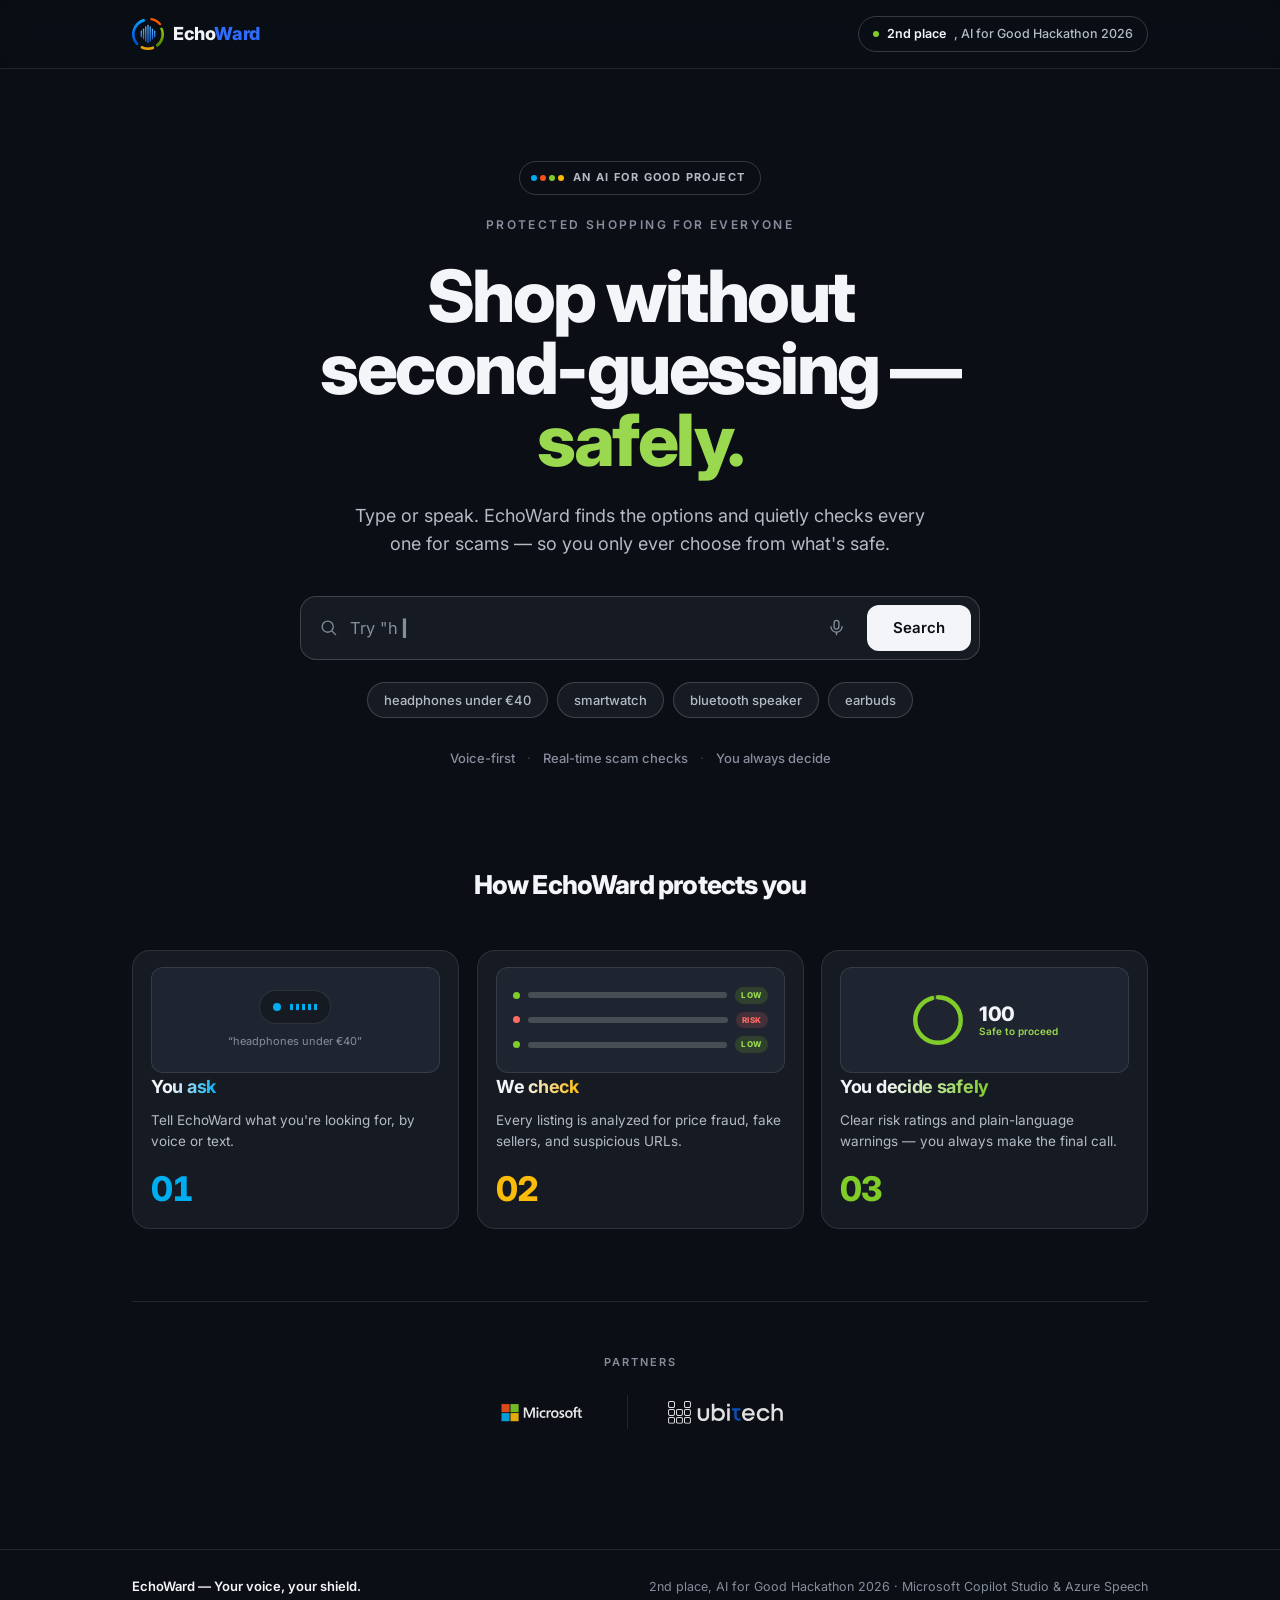
==== commit 92bc06d5: "feat(frontend): dark theme, animated brand logo, and spotlight step cards - Convert UI to a dark the" ====
--- a/frontend/index.html
+++ b/frontend/index.html
@@ -5,7 +5,7 @@
   <meta name="viewport" content="width=device-width, initial-scale=1.0" />
   <title>EchoWard — Your voice, your shield.</title>
   <meta name="description" content="EchoWard — a voice-first AI agent that protects vulnerable shoppers from online scams in real time." />
-  <meta name="theme-color" content="#ffffff" />
+  <meta name="theme-color" content="#0b0e14" />
   <link rel="preconnect" href="https://fonts.googleapis.com" />
   <link rel="preconnect" href="https://fonts.gstatic.com" crossorigin />
   <link href="https://fonts.googleapis.com/css2?family=Inter:wght@400;500;600;700;800;900&display=swap" rel="stylesheet" />
@@ -126,7 +126,7 @@
       <h2 class="section-title" data-reveal>How EchoWard protects you</h2>
       <div class="steps">
 
-        <article class="step" data-reveal>
+        <article class="step" data-reveal style="--kw:var(--ms-blue)">
           <div class="step-screen" aria-hidden="true">
             <div class="scr scr-ask">
               <div class="ask-pill">
@@ -136,12 +136,12 @@
               <span class="ask-cap">“headphones under €40”</span>
             </div>
           </div>
-          <span class="step-num">01</span>
           <h3>You <span class="mark blue">ask</span></h3>
           <p>Tell EchoWard what you're looking for, by voice or text.</p>
+          <span class="step-num">01</span>
         </article>
 
-        <article class="step" data-reveal style="transition-delay:.08s">
+        <article class="step" data-reveal style="transition-delay:.08s;--kw:var(--ms-yellow)">
           <div class="step-screen" aria-hidden="true">
             <div class="scr scr-check">
               <div class="chk-row"><span class="chk-ic"></span><span class="chk-name"></span><span class="chk-tag low">LOW</span></div>
@@ -150,12 +150,12 @@
               <span class="chk-beam"></span>
             </div>
           </div>
-          <span class="step-num">02</span>
           <h3>We <span class="mark yellow">check</span></h3>
           <p>Every listing is analyzed for price fraud, fake sellers, and suspicious URLs.</p>
+          <span class="step-num">02</span>
         </article>
 
-        <article class="step" data-reveal style="transition-delay:.16s">
+        <article class="step" data-reveal style="transition-delay:.16s;--kw:var(--ms-green)">
           <div class="step-screen" aria-hidden="true">
             <div class="scr scr-decide">
               <svg class="dec-ring" viewBox="0 0 64 64" xmlns="http://www.w3.org/2000/svg">
@@ -165,9 +165,9 @@
               <div class="dec-meta"><strong>100</strong><span>Safe to proceed</span></div>
             </div>
           </div>
-          <span class="step-num">03</span>
           <h3>You decide <span class="mark green">safely</span></h3>
           <p>Clear risk ratings and plain-language warnings — you always make the final call.</p>
+          <span class="step-num">03</span>
         </article>
 
       </div>
@@ -179,7 +179,7 @@
       <div class="partner-row" data-reveal style="transition-delay:.06s">
         <img class="partner-logo ms" src="assets/microsoft-logo.svg" alt="Microsoft" width="99" height="33" />
         <span class="partner-divider" aria-hidden="true"></span>
-        <img class="partner-logo ubi" src="assets/ubitech-logo.png" alt="Ubitech" />
+        <img class="partner-logo ubi" src="assets/ubitech-logo-light.svg" alt="Ubitech" />
       </div>
     </section>
 
--- a/frontend/style.css
+++ b/frontend/style.css
@@ -3,30 +3,31 @@
    ============================================= */
 
 :root {
-  /* Ink + paper */
-  --ink: #0a0a0b;
-  --ink-2: #565960;
-  --ink-3: #8c8f97;
-  --paper: #ffffff;
-  --paper-2: #f6f6f7;
-  --line: #ececee;
-  --line-2: #e0e1e4;
-
-  /* Accent — Microsoft-green family (bright lime + readable deep tone) */
+  /* Dark theme — ink + surfaces */
+  --ink: #f3f5f8;
+  --ink-2: #b4bac6;
+  --ink-3: #868d9c;
+  --page: #0b0e14;
+  --paper: #161a22;
+  --paper-2: #1f2530;
+  --line: rgba(255, 255, 255, 0.10);
+  --line-2: rgba(255, 255, 255, 0.18);
+
+  /* Accent — Microsoft-green family (lime + bright tone for dark) */
   --accent: #80cc28;
-  --accent-strong: #3f7a12;
-  --accent-soft: #eef7e1;
+  --accent-strong: #9ad84f;
+  --accent-soft: rgba(128, 204, 40, 0.16);
   /* Microsoft logo palette — for keyword highlights */
   --ms-blue: #00adef;
   --ms-green: #80cc28;
   --ms-yellow: #fbbc09;
   --ms-red: #f1511b;
-  --amber: #8a6200;
-  --amber-soft: #f7f1e1;
-  --orange: #9a4513;
-  --orange-soft: #f7ede5;
-  --red: #b42318;
-  --red-soft: #fbeeec;
+  --amber: #e6b23a;
+  --amber-soft: rgba(230, 178, 58, 0.16);
+  --orange: #f0843f;
+  --orange-soft: rgba(240, 132, 63, 0.16);
+  --red: #ff6b66;
+  --red-soft: rgba(255, 107, 102, 0.16);
 
   --ease: cubic-bezier(0.22, 1, 0.36, 1);
   --radius-lg: 20px;
@@ -42,7 +43,7 @@
 
 body {
   font-family: 'Inter', 'SF Pro Display', system-ui, -apple-system, 'Segoe UI', sans-serif;
-  background: var(--paper);
+  background: var(--page);
   color: var(--ink);
   line-height: 1.6;
   min-height: 100vh;
@@ -54,17 +55,7 @@
 ::selection { background: rgba(124, 198, 42, 0.22); }
 .ic { display: block; flex: 0 0 auto; }
 .accent-text { color: var(--accent-strong); }
-.mark {
-  white-space: nowrap;
-  font-weight: inherit;
-  -webkit-background-clip: text;
-  background-clip: text;
-  -webkit-text-fill-color: transparent;
-  color: transparent;
-}
-.mark.blue { background-image: linear-gradient(95deg, var(--ink) 12%, var(--ms-blue)); }
-.mark.green { background-image: linear-gradient(95deg, var(--ink) 12%, var(--ms-green)); }
-.mark.yellow { background-image: linear-gradient(95deg, var(--ink) 22%, var(--ms-yellow)); }
+.mark { white-space: nowrap; }
 
 /* =============================================
    Header
@@ -74,7 +65,7 @@
   position: sticky;
   top: 0;
   z-index: 100;
-  background: rgba(255, 255, 255, 0.82);
+  background: rgba(11, 14, 20, 0.72);
   backdrop-filter: saturate(180%) blur(16px);
   -webkit-backdrop-filter: saturate(180%) blur(16px);
   border-bottom: 1px solid var(--line);
@@ -222,7 +213,7 @@
   height: 46px;
   padding: 0 26px;
   background: var(--ink);
-  color: #fff;
+  color: var(--page);
   border: none;
   border-radius: 12px;
   font-size: 15px;
@@ -400,7 +391,7 @@
   cursor: pointer;
   transition: all 0.2s var(--ease);
 }
-.card-action.safe { background: var(--accent); color: var(--ink); }
+.card-action.safe { background: var(--accent); color: #0b0e14; }
 .card-action.safe:hover { background: #6dbf20; transform: translateY(-1px); }
 .card-action.risky { background: var(--paper); color: var(--ink); border-color: var(--line-2); }
 .card-action.risky:hover { border-color: var(--ink); background: var(--paper-2); }
@@ -414,8 +405,8 @@
   backdrop-filter: blur(4px);
 }
 .scam-stamp .ic, .recommended-stamp .ic { width: 12px; height: 12px; }
-.recommended-stamp { left: 12px; background: rgba(238, 246, 240, 0.92); color: var(--accent); border: 1px solid rgba(17, 122, 61, 0.2); }
-.scam-stamp { right: 12px; background: rgba(251, 238, 236, 0.92); color: var(--red); border: 1px solid rgba(180, 35, 24, 0.2); }
+.recommended-stamp { left: 12px; background: rgba(128, 204, 40, 0.18); color: var(--accent-strong); border: 1px solid rgba(128, 204, 40, 0.32); backdrop-filter: blur(6px); }
+.scam-stamp { right: 12px; background: rgba(255, 107, 102, 0.18); color: var(--red); border: 1px solid rgba(255, 107, 102, 0.32); backdrop-filter: blur(6px); }
 
 /* =============================================
    How it works (editorial)
@@ -424,9 +415,25 @@
 .how-it-works { margin-top: 96px; }
 .section-title { text-align: center; font-size: 26px; font-weight: 800; letter-spacing: -0.8px; color: var(--ink); margin-bottom: 44px; }
 
-.steps { display: grid; grid-template-columns: repeat(3, 1fr); gap: 18px; }
+.steps { display: grid; grid-template-columns: repeat(3, 1fr); gap: 18px; position: relative; }
+.steps::before {
+  content: "";
+  position: absolute;
+  inset: -18px;
+  border-radius: 28px;
+  background: rgba(7, 9, 13, 0);
+  pointer-events: none;
+  z-index: 2;
+  transition: background 0.45s var(--ease);
+}
+@media (hover: hover) {
+  .steps:hover::before { background: rgba(7, 9, 13, 0.82); }
+}
 .step {
   position: relative;
+  z-index: 1;
+  display: flex;
+  flex-direction: column;
   background: var(--paper);
   border: 1px solid var(--line);
   border-radius: 18px;
@@ -435,25 +442,29 @@
   transition: transform 0.5s var(--ease), box-shadow 0.5s var(--ease), opacity 0.35s var(--ease), border-color 0.35s var(--ease);
   will-change: transform;
 }
-.step-num { display: block; font-size: 12px; font-weight: 700; color: var(--ink-3); letter-spacing: 1px; margin: 16px 0 10px; font-variant-numeric: tabular-nums; }
-.step h3 { font-size: 18px; font-weight: 700; letter-spacing: -0.3px; margin-bottom: 8px; color: var(--ink); }
+.step-num { display: block; font-size: 34px; font-weight: 800; color: var(--kw, var(--ink-3)); letter-spacing: -1px; line-height: 1; margin: auto 0 0; padding-top: 20px; font-variant-numeric: tabular-nums; }
+.step h3 {
+  width: fit-content;
+  font-size: 18px; font-weight: 700; letter-spacing: -0.3px; margin-bottom: 8px;
+  background-image: linear-gradient(95deg, var(--ink) 30%, var(--kw, var(--ink)));
+  -webkit-background-clip: text; background-clip: text;
+  -webkit-text-fill-color: transparent; color: transparent;
+}
 .step p { font-size: 13.5px; color: var(--ink-2); line-height: 1.55; }
 
 /* Cinematic hover: lift + zoom the focused card, recede the others */
 @media (hover: hover) {
-  .steps:hover .step { opacity: 0.5; transform: scale(0.965); }
   .step:hover {
-    opacity: 1;
-    transform: scale(1.08) translateY(-12px);
-    box-shadow: 0 46px 90px -34px rgba(10, 16, 32, 0.45);
-    border-color: var(--line-2);
+    transform: scale(1.05) translateY(-10px);
+    box-shadow: 0 40px 80px -28px rgba(0, 0, 0, 0.85), 0 0 0 1px rgba(255, 255, 255, 0.08);
+    border-color: rgba(255, 255, 255, 0.28);
     z-index: 5;
   }
 }
 
 /* Mini "screen" inside each card */
 .step-screen { height: 106px; border-radius: 12px; background: var(--paper-2); border: 1px solid var(--line); overflow: hidden; position: relative; }
-.scr { position: absolute; inset: 0; display: flex; align-items: center; justify-content: center; gap: 10px; padding: 12px; }
+.scr { position: absolute; inset: 0; display: flex; align-items: center; justify-content: center; gap: 10px; padding: 12px; transition: transform 0.45s var(--ease); }
 
 /* 01 — ask: voice pill + equalizer */
 .scr-ask { flex-direction: column; gap: 9px; }
@@ -559,7 +570,7 @@
 .modal-reason span:first-child { display: none; }
 .modal-question { font-size: 15px; font-weight: 700; margin: 22px 0 18px; color: var(--ink); }
 .modal-actions { display: flex; gap: 10px; flex-direction: column; }
-.btn-safe { padding: 14px; background: var(--accent); color: var(--ink); border: none; border-radius: var(--radius); font-size: 15px; font-weight: 700; font-family: inherit; cursor: pointer; transition: all 0.2s var(--ease); }
+.btn-safe { padding: 14px; background: var(--accent); color: #0b0e14; border: none; border-radius: var(--radius); font-size: 15px; font-weight: 700; font-family: inherit; cursor: pointer; transition: all 0.2s var(--ease); }
 .btn-safe:hover { background: #6dbf20; transform: translateY(-1px); }
 .btn-danger { padding: 13px; background: transparent; color: var(--ink-2); border: 1px solid var(--line-2); border-radius: var(--radius); font-size: 14px; font-weight: 500; font-family: inherit; cursor: pointer; transition: all 0.2s var(--ease); }
 .btn-danger:hover { border-color: var(--red); color: var(--red); }
@@ -570,7 +581,7 @@
 
 .toast {
   position: fixed; bottom: 32px; left: 50%; transform: translateX(-50%);
-  background: var(--ink); color: #fff;
+  background: var(--ink); color: var(--page);
   padding: 14px 26px; border-radius: 999px;
   font-size: 14.5px; font-weight: 500;
   box-shadow: 0 20px 40px -20px rgba(10, 10, 11, 0.6);
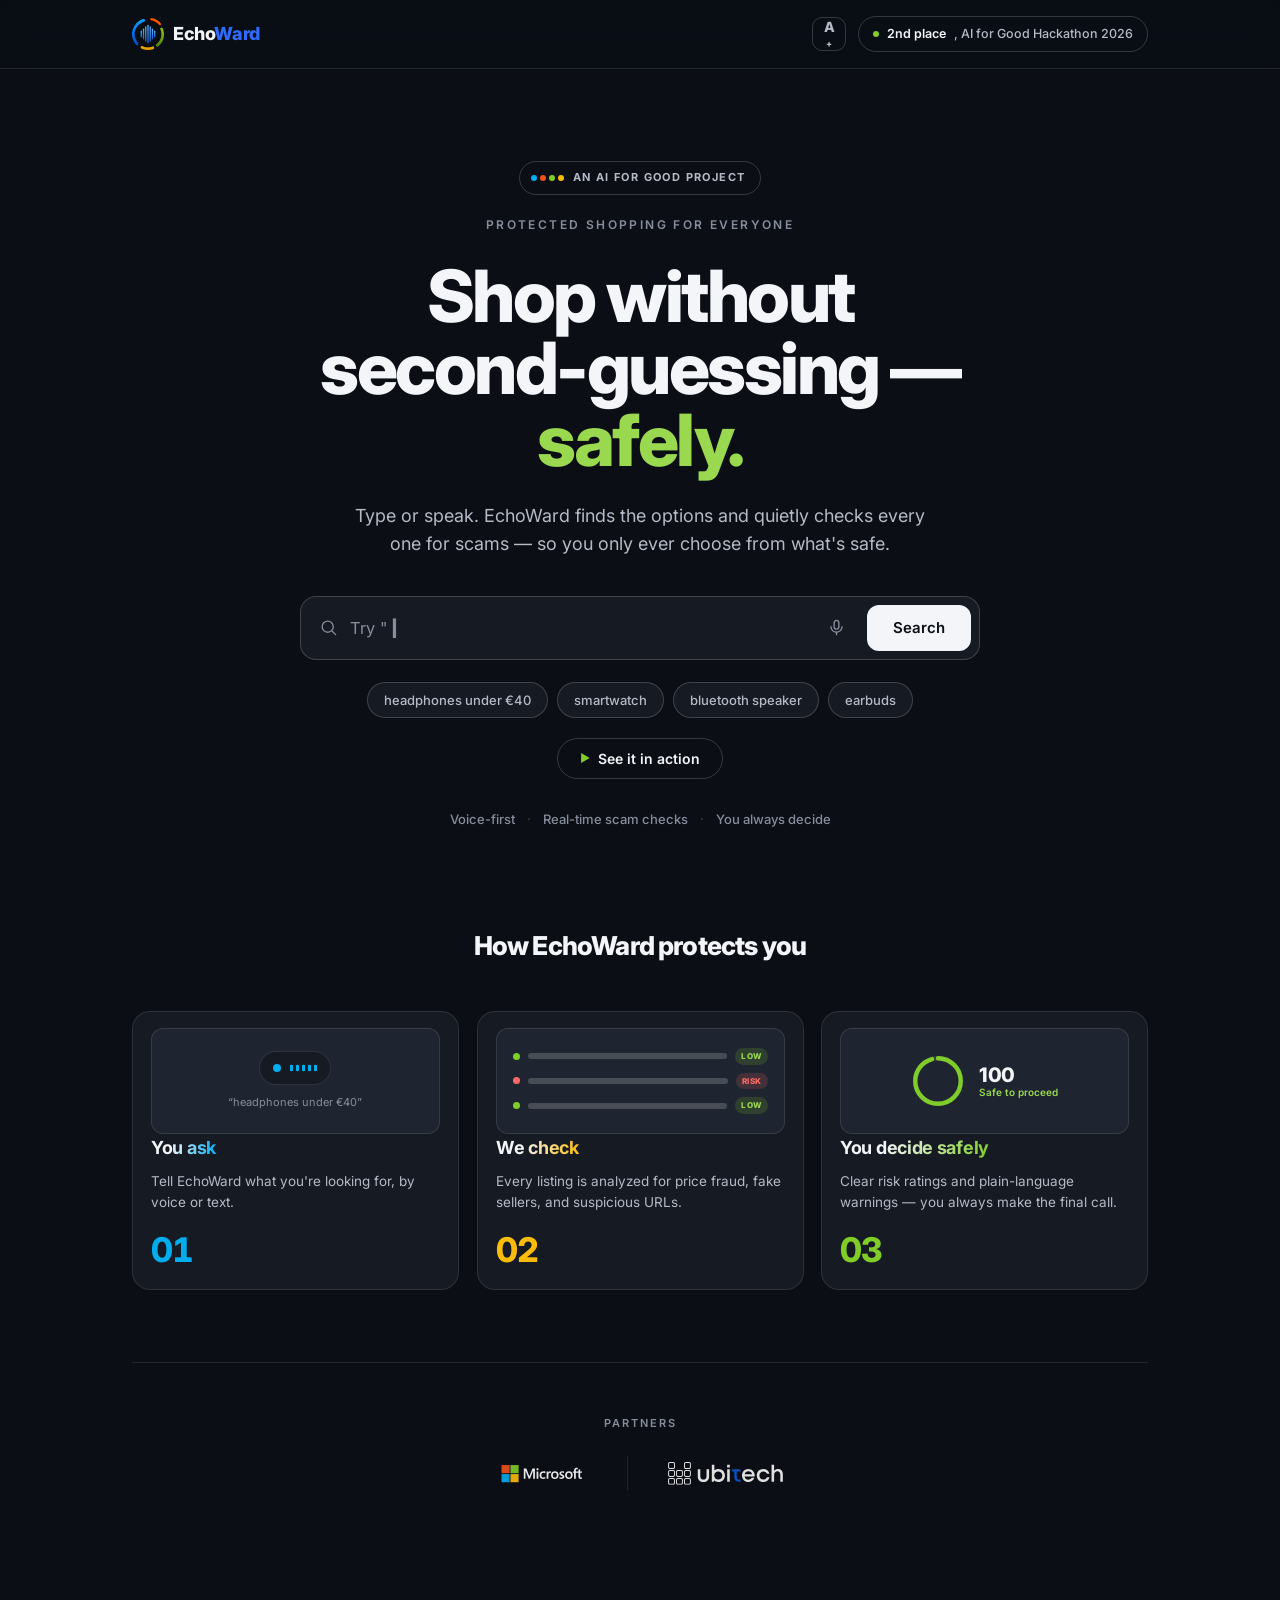
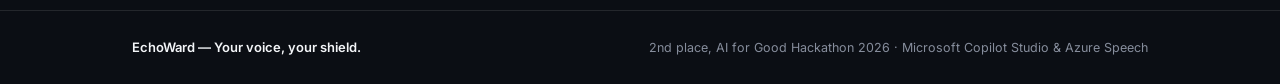
==== commit f4566843: "feat: accessibility, guided demo, favicon/OG, and repo cleanup - Accessibility: skip link, visible f" ====
--- a/frontend/index.html
+++ b/frontend/index.html
@@ -6,12 +6,21 @@
   <title>EchoWard — Your voice, your shield.</title>
   <meta name="description" content="EchoWard — a voice-first AI agent that protects vulnerable shoppers from online scams in real time." />
   <meta name="theme-color" content="#0b0e14" />
+  <link rel="icon" type="image/png" href="assets/echoward-mark.png" />
+  <link rel="apple-touch-icon" href="assets/echoward-mark.png" />
+  <meta property="og:title" content="EchoWard — Your voice, your shield." />
+  <meta property="og:description" content="A voice-first AI agent that protects vulnerable shoppers from online scams in real time." />
+  <meta property="og:type" content="website" />
+  <meta property="og:image" content="assets/echoward-logo.png" />
+  <meta name="twitter:card" content="summary_large_image" />
   <link rel="preconnect" href="https://fonts.googleapis.com" />
   <link rel="preconnect" href="https://fonts.gstatic.com" crossorigin />
   <link href="https://fonts.googleapis.com/css2?family=Inter:wght@400;500;600;700;800;900&display=swap" rel="stylesheet" />
   <link rel="stylesheet" href="style.css" />
 </head>
 <body>
+
+  <a class="skip-link" href="#searchInput">Skip to search</a>
 
   <!-- Scroll progress -->
   <div class="scroll-progress" aria-hidden="true"></div>
@@ -42,9 +51,14 @@
         </span>
         <span class="wordmark">Echo<span class="wm-accent">Ward</span></span>
       </a>
-      <div class="header-badge">
-        <span class="badge-dot" aria-hidden="true"></span>
-        <span class="badge-rank">2nd place</span><span class="badge-rest">, AI for Good Hackathon 2026</span>
+      <div class="header-actions">
+        <button id="textSizeBtn" class="a11y-btn" type="button" aria-pressed="false" title="Larger text" aria-label="Toggle larger text">
+          A<sup>+</sup>
+        </button>
+        <div class="header-badge">
+          <span class="badge-dot" aria-hidden="true"></span>
+          <span class="badge-rank">2nd place</span><span class="badge-rest">, AI for Good Hackathon 2026</span>
+        </div>
       </div>
     </div>
   </header>
@@ -94,6 +108,10 @@
         <button class="chip" data-query="earbuds">earbuds</button>
       </div>
 
+      <button id="demoBtn" class="demo-btn" type="button">
+        <span class="demo-ic" aria-hidden="true">▶</span> See it in action
+      </button>
+
       <!-- Trust line -->
       <p class="trust-row">
         <span>Voice-first</span><span class="sep" aria-hidden="true">·</span>
@@ -103,7 +121,7 @@
     </section>
 
     <!-- Status Bar -->
-    <div id="statusBar" class="status-bar hidden">
+    <div id="statusBar" class="status-bar hidden" role="status" aria-live="polite">
       <span class="status-spinner" aria-hidden="true"></span>
       <span id="statusText">Searching and checking safety…</span>
       <span class="scan-track" aria-hidden="true"></span>
@@ -194,7 +212,7 @@
   </footer>
 
   <!-- Warning Modal -->
-  <div id="warningModal" class="modal-overlay hidden">
+  <div id="warningModal" class="modal-overlay hidden" role="dialog" aria-modal="true" aria-labelledby="modalTitle">
     <div class="modal">
       <span class="modal-mark" aria-hidden="true">
         <svg viewBox="0 0 24 24" width="26" height="26" fill="none" stroke="currentColor" stroke-width="1.7" stroke-linecap="round" stroke-linejoin="round"><path d="M10.3 4 2 18.5A2 2 0 0 0 3.7 21.5h16.6a2 2 0 0 0 1.7-3L13.7 4a2 2 0 0 0-3.4 0Z" /><path d="M12 9.5v4.2" /><path d="M12 17.3h.01" /></svg>
@@ -265,5 +283,82 @@
       setTimeout(tick, 1300);
     })();
   </script>
+
+  <!-- Guided demo: auto-runs the scam-catch scenario -->
+  <script>
+    (function () {
+      var btn = document.getElementById('demoBtn');
+      if (!btn) return;
+      btn.addEventListener('click', function () {
+        var input = document.getElementById('searchInput');
+        var q = 'headphones under 40 euros';
+        if (input) input.value = q;
+        if (typeof runSearch === 'function') runSearch(q);
+        btn.disabled = true;
+        setTimeout(function () {
+          var crit = document.querySelector('.product-card.risk-critical');
+          if (crit) {
+            crit.scrollIntoView({ behavior: 'smooth', block: 'center' });
+            crit.classList.add('demo-pulse');
+            setTimeout(function () {
+              crit.classList.remove('demo-pulse');
+              var action = crit.querySelector('.card-action');
+              if (action) action.click();
+              btn.disabled = false;
+            }, 1500);
+          } else { btn.disabled = false; }
+        }, 1750);
+      });
+    })();
+  </script>
+
+  <!-- Accessibility: larger-text toggle + modal focus/keyboard handling -->
+  <script>
+    (function () {
+      // Larger-text toggle (persisted)
+      var tBtn = document.getElementById('textSizeBtn');
+      if (tBtn) {
+        var KEY = 'ew-large-text';
+        function apply(on) {
+          document.documentElement.classList.toggle('a11y-large', on);
+          tBtn.setAttribute('aria-pressed', on ? 'true' : 'false');
+        }
+        var saved = false;
+        try { saved = localStorage.getItem(KEY) === '1'; } catch (e) {}
+        apply(saved);
+        tBtn.addEventListener('click', function () {
+          var on = !document.documentElement.classList.contains('a11y-large');
+          apply(on);
+          try { localStorage.setItem(KEY, on ? '1' : '0'); } catch (e) {}
+        });
+      }
+
+      // Modal: focus management, Escape to close, focus trap
+      var modal = document.getElementById('warningModal');
+      if (modal) {
+        var lastFocus = null;
+        new MutationObserver(function () {
+          var open = !modal.classList.contains('hidden');
+          if (open) {
+            lastFocus = document.activeElement;
+            var no = document.getElementById('modalNo');
+            if (no) no.focus();
+          } else if (lastFocus) { lastFocus.focus(); lastFocus = null; }
+        }).observe(modal, { attributes: true, attributeFilter: ['class'] });
+
+        document.addEventListener('keydown', function (e) {
+          if (modal.classList.contains('hidden')) return;
+          if (e.key === 'Escape') { var no = document.getElementById('modalNo'); if (no) no.click(); }
+          if (e.key === 'Tab') {
+            var f = modal.querySelectorAll('button');
+            if (!f.length) return;
+            var first = f[0], last = f[f.length - 1];
+            if (e.shiftKey && document.activeElement === first) { e.preventDefault(); last.focus(); }
+            else if (!e.shiftKey && document.activeElement === last) { e.preventDefault(); first.focus(); }
+          }
+        });
+      }
+    })();
+  </script>
 </body>
 </html>
--- a/frontend/style.css
+++ b/frontend/style.css
@@ -684,3 +684,54 @@
   .wordmark { font-size: 17px; }
   .hero-title { font-size: 34px; }
 }
+
+/* =============================================
+   Accessibility + demo controls
+   ============================================= */
+
+:focus-visible { outline: 2px solid var(--accent); outline-offset: 2px; border-radius: 4px; }
+.search-bar input:focus-visible, .search-bar:focus-within { outline: none; }
+
+.skip-link {
+  position: fixed; top: 12px; left: 50%; transform: translate(-50%, -160%);
+  z-index: 300;
+  background: var(--ink); color: var(--page);
+  padding: 10px 18px; border-radius: 999px;
+  font-size: 13px; font-weight: 700; text-decoration: none;
+  transition: transform 0.2s var(--ease);
+}
+.skip-link:focus-visible { transform: translate(-50%, 0); outline-offset: 3px; }
+
+.header-actions { display: flex; align-items: center; gap: 12px; }
+.a11y-btn {
+  display: inline-grid; place-items: center;
+  width: 34px; height: 34px;
+  border: 1px solid var(--line-2); border-radius: 10px;
+  background: transparent; color: var(--ink-2);
+  font-size: 14px; font-weight: 800; font-family: inherit; cursor: pointer; line-height: 1;
+  transition: all 0.2s var(--ease);
+}
+.a11y-btn sup { font-size: 9px; }
+.a11y-btn:hover { color: var(--ink); border-color: var(--ink); }
+.a11y-btn[aria-pressed="true"] { background: var(--accent); color: #0b0e14; border-color: var(--accent); }
+
+html.a11y-large { zoom: 1.15; }
+
+.demo-btn {
+  display: inline-flex; align-items: center; gap: 8px;
+  margin-top: 20px;
+  padding: 11px 22px;
+  border: 1px solid var(--line-2); border-radius: 999px;
+  background: transparent; color: var(--ink);
+  font-size: 14px; font-weight: 600; font-family: inherit; cursor: pointer;
+  transition: all 0.2s var(--ease);
+}
+.demo-btn .demo-ic { color: var(--accent); font-size: 11px; }
+.demo-btn:hover { border-color: var(--accent); transform: translateY(-1px); }
+.demo-btn:disabled { opacity: 0.55; cursor: default; transform: none; }
+
+.product-card.demo-pulse { animation: demopulse 1.5s ease-in-out; }
+@keyframes demopulse {
+  0%, 100% { box-shadow: 0 0 0 0 rgba(255, 107, 102, 0); }
+  35% { box-shadow: 0 0 0 5px rgba(255, 107, 102, 0.55); }
+}
